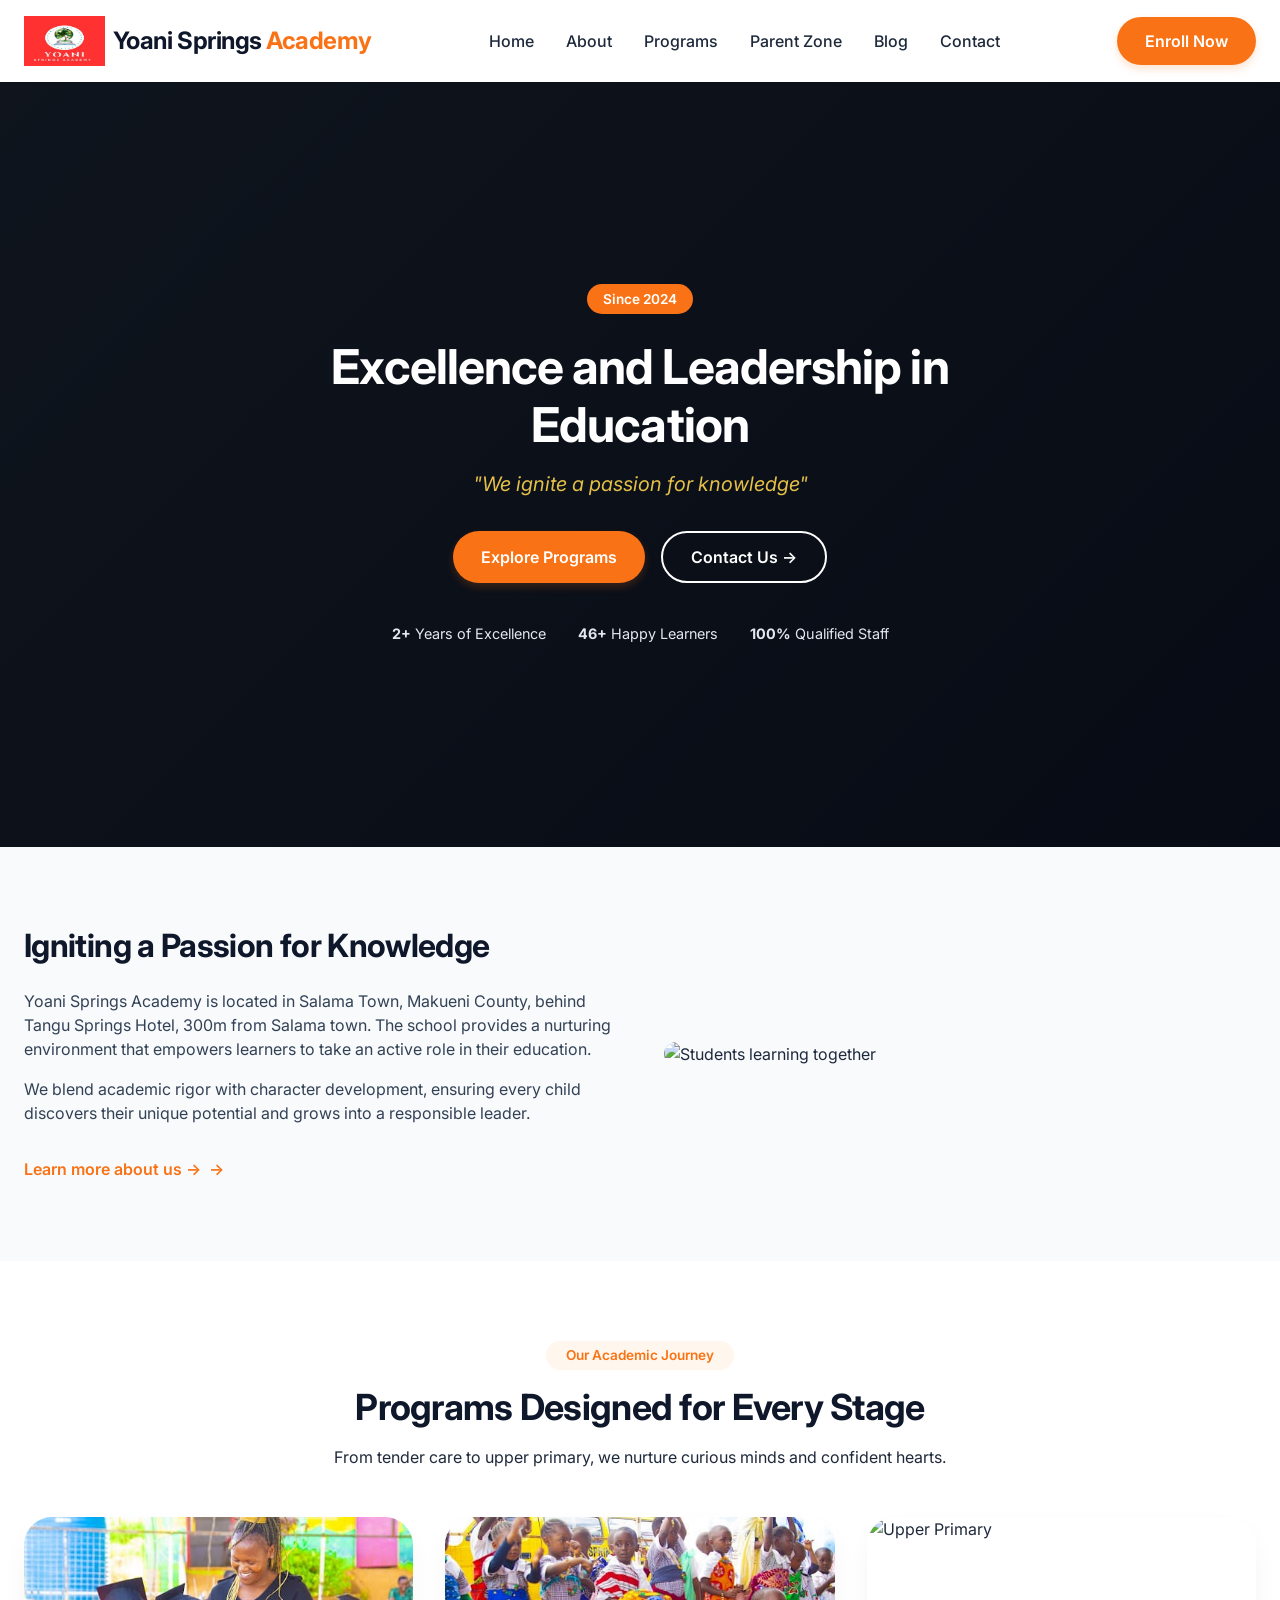
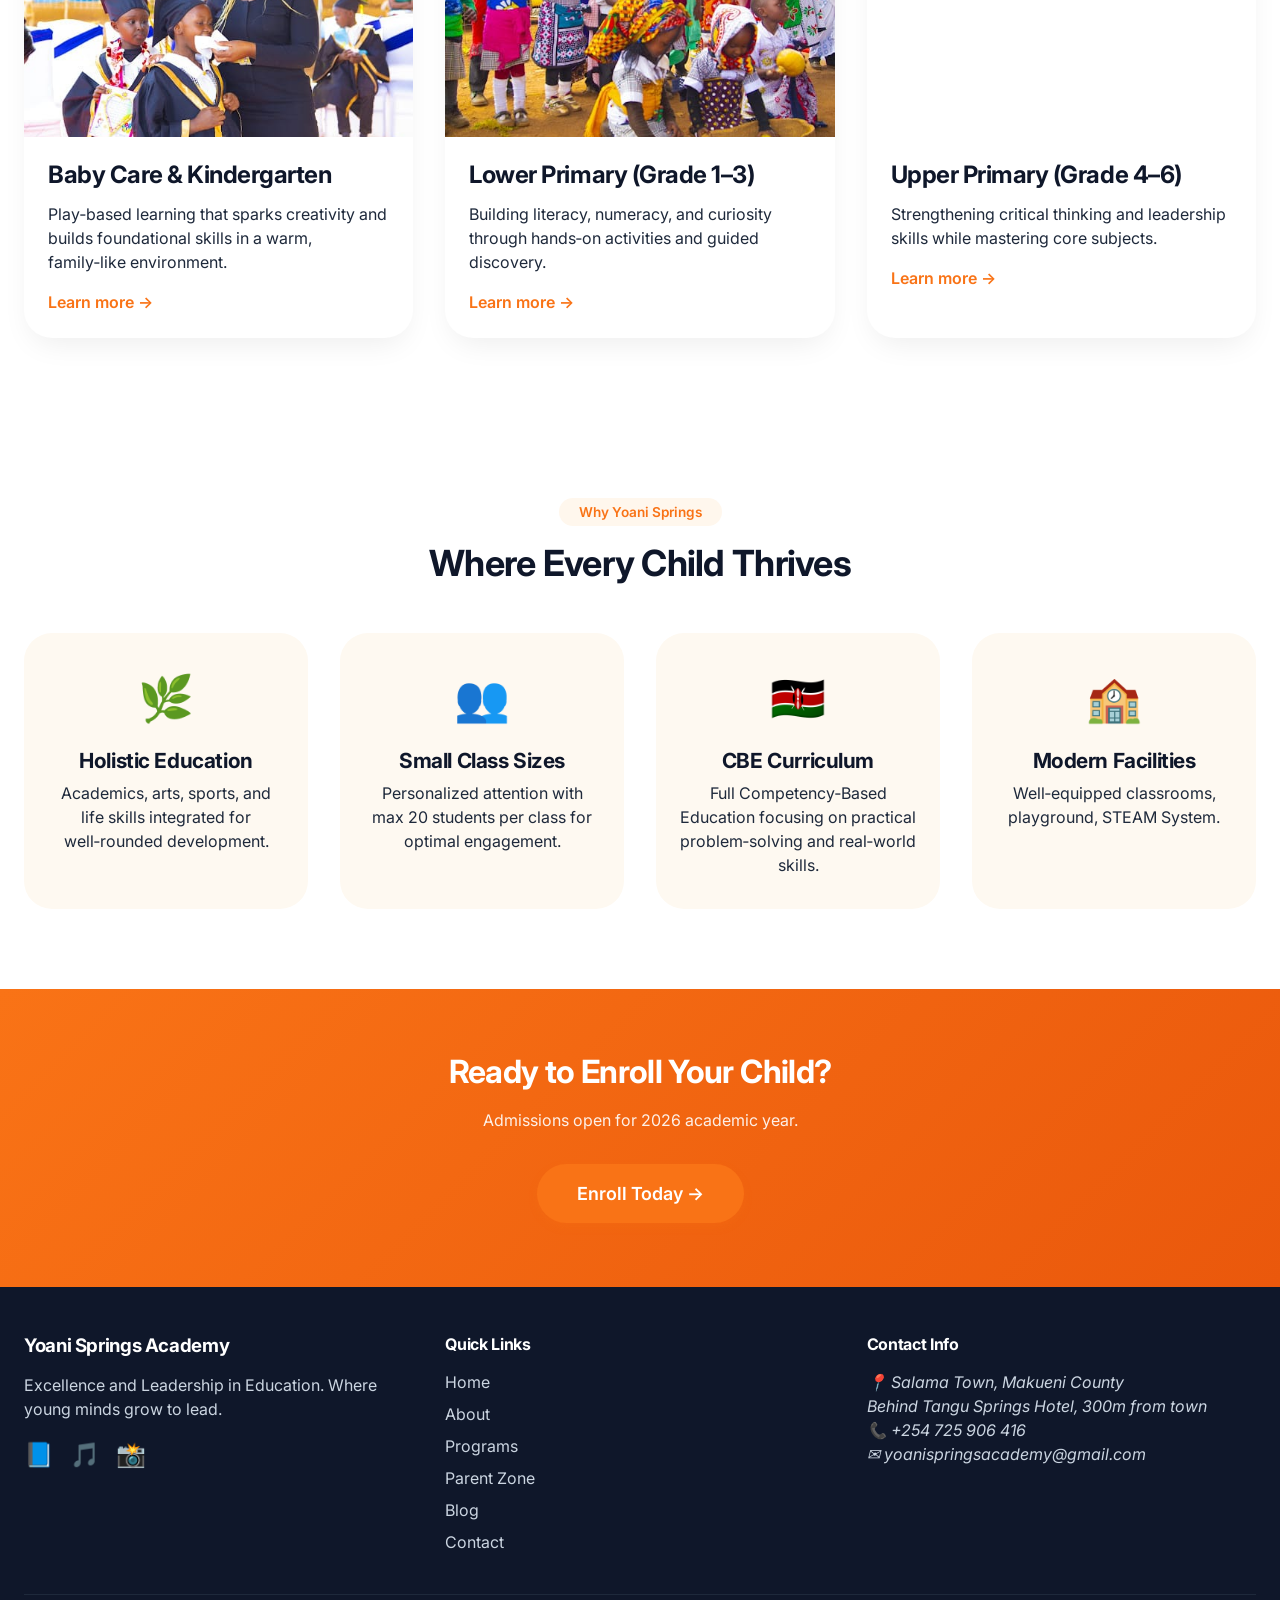
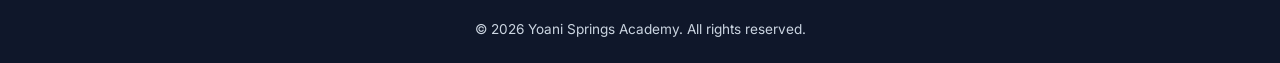
==== index.html @ 8d46fc03 "first commit" ====
<!DOCTYPE html>
<html lang="en">

<head>
    <meta charset="UTF-8">
    <meta name="viewport" content="width=device-width, initial-scale=1.0">
    <title>Yoani Springs Academy | Excellence and Leadership in Education</title>
    <meta name="description" content="Yoani Springs Academy in Salama Town, Makueni County provides a nurturing environment that empowers learners to take an active role in their education.">
    <link rel="stylesheet" href="css/style.css">
    <link href="https://fonts.googleapis.com/css2?family=Inter:opsz,wght@14..32,300;14..32,400;14..32,500;14..32,600;14..32,700&display=swap" rel="stylesheet">
</head>

<body>
    <div id="cms-root" data-route="home">
        <header class="site-header" id="main-header">
            <div class="container header-container">
                <div class="logo">
                    <a href="index.html">
                        <img src="images/logo.jpeg" alt="Yoani Springs Academy Logo" class="logo-img">
                        <h1>Yoani Springs <span>Academy</span></h1>
                    </a>
                </div>
                <nav class="main-nav" id="primary-nav">
                    <ul class="nav-list">
                        <li><a href="index.html">Home</a></li>
                        <li><a href="about.html">About</a></li>
                        <li><a href="programs.html">Programs</a></li>
                        <li><a href="parent-zone.html">Parent Zone</a></li>
                        <li><a href="blog.html">Blog</a></li>
                        <li><a href="contact.html">Contact</a></li>
                    </ul>
                    <button class="mobile-toggle" id="mobile-menu-btn" aria-label="Menu">☰</button>
                </nav>
                <a href="contact.html" class="btn btn-primary enroll-nav-btn">Enroll Now</a>
            </div>
        </header>

        <main>
            <!-- Hero Section -->
            <section class="hero">
                <div class="hero-overlay"></div>
                <div class="hero-content container">
                    <span class="hero-badge">Since 2024</span>
                    <h1 data-cms="hero-title">Excellence and Leadership in Education</h1>
                    <p class="tagline" data-cms="tagline">"We ignite a passion for knowledge"</p>
                    <div class="hero-buttons">
                        <a href="programs.html" class="btn btn-primary">Explore Programs</a>
                        <a href="contact.html" class="btn btn-outline">Contact Us →</a>
                    </div>
                    <ul class="hero-stats">
                        <li data-cms="stat"><strong>2+</strong> Years of Excellence</li>
                        <li data-cms="stat"><strong>46+</strong> Happy Learners</li>
                        <li data-cms="stat"><strong>100%</strong> Qualified Staff</li>
                    </ul>
                </div>
            </section>

            <!-- Welcome Section -->
            <section class="welcome">
                <div class="container">
                    <div class="welcome-grid">
                        <div class="welcome-text">
                            <h2>Igniting a Passion for Knowledge</h2>
                            <div data-cms="welcome-text">
                                <p>Yoani Springs Academy is located in Salama Town, Makueni County, behind Tangu Springs Hotel, 300m from Salama town. The school provides a nurturing environment that empowers learners to take an active role in their education.</p>
                                <p>We blend academic rigor with character development, ensuring every child discovers their unique potential and grows into a responsible leader.</p>
                            </div>
                            <a href="about.html" class="link-arrow">Learn more about us →</a>
                        </div>
                        <div class="welcome-image">
                            <img src="https://picsum.photos/id/20/600/450" alt="Students learning together" loading="lazy">
                        </div>
                    </div>
                </div>
            </section>

            <!-- Programs Preview (Cards) -->
            <section class="programs-preview" data-cms="programs">
                <div class="container">
                    <div class="section-header">
                        <span class="section-tag">Our Academic Journey</span>
                        <h2>Programs Designed for Every Stage</h2>
                        <p>From tender care to upper primary, we nurture curious minds and confident hearts.</p>
                    </div>
                    <div class="cards-grid">
                        <div class="program-card" data-program="babycare">
                            <div class="card-image">
                                <img src="images/kidergaten.jpeg" alt="Baby Care & Kindergarten" loading="lazy">
                            </div>
                            <div class="card-content">
                                <h3>Baby Care & Kindergarten</h3>
                                <p>Play‑based learning that sparks creativity and builds foundational skills in a warm, family‑like environment.</p>
                                <a href="programs.html#babycare" class="card-link">Learn more →</a>
                            </div>
                        </div>
                        <div class="program-card" data-program="lowerprimary">
                            <div class="card-image">
                                <img src="images/lower pri.jpeg" alt="Lower Primary" loading="lazy">
                            </div>
                            <div class="card-content">
                                <h3>Lower Primary (Grade 1–3)</h3>
                                <p>Building literacy, numeracy, and curiosity through hands‑on activities and guided discovery.</p>
                                <a href="programs.html#lowerprimary" class="card-link">Learn more →</a>
                            </div>
                        </div>
                        <div class="program-card" data-program="upperprimary">
                            <div class="card-image">
                                <img src="https://picsum.photos/id/20/400/300" alt="Upper Primary" loading="lazy">
                            </div>
                            <div class="card-content">
                                <h3>Upper Primary (Grade 4–6)</h3>
                                <p>Strengthening critical thinking and leadership skills while mastering core subjects.</p>
                                <a href="programs.html#upperprimary" class="card-link">Learn more →</a>
                            </div>
                        </div>
                    </div>
                </div>
            </section>

            <!-- Why Choose Us -->
            <section class="why-choose">
                <div class="container">
                    <div class="section-header">
                        <span class="section-tag">Why Yoani Springs</span>
                        <h2>Where Every Child Thrives</h2>
                    </div>
                    <div class="features-grid">
                        <div class="feature">
                            <div class="feature-icon">🌿</div>
                            <h3>Holistic Education</h3>
                            <p>Academics, arts, sports, and life skills integrated for well‑rounded development.</p>
                        </div>
                        <div class="feature">
                            <div class="feature-icon">👥</div>
                            <h3>Small Class Sizes</h3>
                            <p>Personalized attention with max 20 students per class for optimal engagement.</p>
                        </div>
                        <div class="feature">
                            <div class="feature-icon">🇰🇪</div>
                            <h3>CBE Curriculum</h3>
                            <p>Full Competency‑Based Education focusing on practical problem‑solving and real‑world skills.</p>
                        </div>
                        <div class="feature">
                            <div class="feature-icon">🏫</div>
                            <h3>Modern Facilities</h3>
                            <p>Well‑equipped classrooms, playground, STEAM System.</p>
                        </div>
                    </div>
                </div>
            </section>

            <!-- CTA Banner -->
            <section class="cta-banner">
                <div class="container">
                    <div class="cta-content">
                        <h2>Ready to Enroll Your Child?</h2>
                        <p>Admissions open for 2026 academic year.</p>
                        <a href="contact.html" class="btn btn-primary btn-large">Enroll Today →</a>
                    </div>
                </div>
            </section>
        </main>

        <footer class="site-footer">
            <div class="container">
                <div class="footer-grid">
                    <div class="footer-about">
                        <h3>Yoani Springs Academy</h3>
                        <p>Excellence and Leadership in Education. Where young minds grow to lead.</p>
                        <div class="social-links">
                            <a href="https://www.facebook.com/yoani.springs.academy.2025?mibextid=rS40aB7S9Ucbxw6v" target="_blank" rel="noopener noreferrer" aria-label="Facebook">📘</a>
                            <a href="https://www.tiktok.com/@yoani.springs.aca?_r=1&_d=f1miam211ek934&sec_uid=MS4wLjABAAAARRER8ot2l9bVdSS1VjYmo2h_tfa797qGUz183iDc7G8uETjy2-qiynYsMIBIa8eb&share_author_id=7631556686801470484&sharer_language=en&source=h5_m&u_code=f35c3a9244538b&timestamp=1777191089&user_id=7631556686801470484&sec_user_id=MS4wLjABAAAARRER8ot2l9bVdSS1VjYmo2h_tfa797qGUz183iDc7G8uETjy2-qiynYsMIBIa8eb&item_author_type=1&utm_source=whatsapp&utm_campaign=client_share&utm_medium=android&share_iid=7631800672535725844&share_link_id=71a4a8c8-c6a7-4ebb-9241-d628f6911ae5&share_app_id=1233&ugbiz_name=ACCOUNT&ug_btm=b8727%2Cb7360&social_share_type=5&enable_checksum=1"
                                target="_blank" rel="noopener noreferrer" aria-label="TikTok">🎵</a>
                            <a href="https://www.instagram.com/yoanispringsacademy?igsh=Nms2dTFxa3hhajFu" target="_blank" rel="noopener noreferrer" aria-label="Instagram">📸</a>
                        </div>
                    </div>
                    <div class="footer-links">
                        <h4>Quick Links</h4>
                        <ul>
                            <li><a href="index.html">Home</a></li>
                            <li><a href="about.html">About</a></li>
                            <li><a href="programs.html">Programs</a></li>
                            <li><a href="parent-zone.html">Parent Zone</a></li>
                            <li><a href="blog.html">Blog</a></li>
                            <li><a href="contact.html">Contact</a></li>
                        </ul>
                    </div>
                    <div class="footer-contact">
                        <h4>Contact Info</h4>
                        <address>
              <p>📍 Salama Town, Makueni County<br>Behind Tangu Springs Hotel, 300m from town</p>
              <p>📞 +254 725 906 416</p>
              <p>✉️ yoanispringsacademy@gmail.com</p>
            </address>
                    </div>
                </div>
                <div class="footer-bottom">
                    <p>&copy; 2026 Yoani Springs Academy. All rights reserved.</p>
                </div>
            </div>
        </footer>
    </div>
    <div id="cms-loading" style="display:none;">Loading dynamic content...</div>
    <script type="module" src="js/main.js"></script>
</body>

</html>
---- css/style.css ----
/* -------------------------------
   RESET & BASE (modern-normalize approach)
   https://github.com/sindresorhus/modern-normalize
-------------------------------- */

*,
*::before,
*::after {
    margin: 0;
    padding: 0;
    box-sizing: border-box;
}

html {
    scroll-behavior: smooth;
    -webkit-text-size-adjust: 100%;
    text-size-adjust: 100%;
}

body {
    font-family: 'Inter', system-ui, -apple-system, sans-serif;
    background-color: #ffffff;
    color: #1e293b;
    line-height: 1.5;
    font-weight: 400;
}

h1,
h2,
h3,
h4,
h5,
h6 {
    font-weight: 700;
    line-height: 1.2;
    letter-spacing: -0.02em;
    color: #0f172a;
}

img {
    max-width: 100%;
    height: auto;
    display: block;
}

a {
    text-decoration: none;
    color: inherit;
    transition: color 0.2s ease;
}

ul,
ol {
    list-style: none;
}

.container {
    max-width: 1280px;
    margin: 0 auto;
    padding: 0 24px;
}


/* Buttons */

.btn {
    display: inline-flex;
    align-items: center;
    justify-content: center;
    gap: 0.5rem;
    padding: 0.75rem 1.75rem;
    border-radius: 40px;
    font-weight: 600;
    transition: all 0.3s ease;
    cursor: pointer;
    border: none;
    font-size: 1rem;
}

.btn-primary {
    background-color: #f97316;
    color: white;
    box-shadow: 0 4px 8px rgba(249, 115, 22, 0.2);
}

.btn-primary:hover {
    background-color: #ea580c;
    transform: translateY(-2px);
    box-shadow: 0 8px 20px rgba(249, 115, 22, 0.3);
}

.btn-outline {
    background: transparent;
    border: 2px solid white;
    color: white;
}

.btn-outline:hover {
    background: white;
    color: #f97316;
    border-color: white;
}

.btn-large {
    padding: 1rem 2.5rem;
    font-size: 1.125rem;
}

.link-arrow {
    display: inline-flex;
    align-items: center;
    gap: 0.5rem;
    color: #f97316;
    font-weight: 600;
    margin-top: 1rem;
}

.link-arrow::after {
    content: '→';
    transition: transform 0.2s;
}

.link-arrow:hover::after {
    transform: translateX(4px);
}


/* Header */

.site-header {
    background: white;
    box-shadow: 0 1px 3px rgba(0, 0, 0, 0.05);
    position: sticky;
    top: 0;
    z-index: 100;
    padding: 1rem 0;
}

.header-container {
    display: flex;
    justify-content: space-between;
    align-items: center;
    gap: 2rem;
    flex-wrap: wrap;
}

.logo a {
    display: flex;
    align-items: center;
    gap: 0.5rem;
}

.logo-icon {
    font-size: 2rem;
}

.logo h1 {
    font-size: 1.5rem;
    font-weight: 700;
}

.logo h1 span {
    color: #f97316;
}

.nav-list {
    display: flex;
    gap: 2rem;
}

.nav-list a {
    font-weight: 500;
    padding: 0.5rem 0;
}

.nav-list a.active,
.nav-list a:hover {
    color: #f97316;
    border-bottom: 2px solid #f97316;
}

.mobile-toggle {
    display: none;
    background: none;
    border: none;
    font-size: 1.8rem;
    cursor: pointer;
}


/* Hero */

.hero {
    position: relative;
    background: linear-gradient(135deg, #1e293b 0%, #0f172a 100%);
    min-height: 85vh;
    display: flex;
    align-items: center;
    color: white;
    overflow: hidden;
}

.hero::before {
    content: '';
    position: absolute;
    inset: 0;
    background: url('https://picsum.photos/id/104/1920/800') no-repeat center center/cover;
    opacity: 0.3;
    z-index: 0;
}

.hero-overlay {
    position: absolute;
    inset: 0;
    background: rgba(0, 0, 0, 0.5);
    z-index: 1;
}

.hero-content {
    position: relative;
    z-index: 2;
    max-width: 800px;
    margin: 0 auto;
    text-align: center;
}

.hero-badge {
    display: inline-block;
    background: #f97316;
    padding: 0.3rem 1rem;
    border-radius: 40px;
    font-size: 0.85rem;
    font-weight: 600;
    margin-bottom: 1.5rem;
}

.hero h1 {
    font-size: 3rem;
    margin-bottom: 1rem;
    color: white;
}

.tagline {
    font-size: 1.25rem;
    opacity: 0.9;
    color: #fcd34d;
    font-style: italic;
    margin-bottom: 2rem;
}

.hero-buttons {
    display: flex;
    gap: 1rem;
    justify-content: center;
    flex-wrap: wrap;
    margin-bottom: 2.5rem;
}

.hero-stats {
    display: flex;
    justify-content: center;
    gap: 2rem;
    font-size: 0.9rem;
    color: #e2e8f0;
}


/* Welcome Section */

.welcome {
    padding: 5rem 0;
    background: #f8fafc;
}

.welcome-grid {
    display: grid;
    grid-template-columns: 1fr 1fr;
    gap: 3rem;
    align-items: center;
}

.welcome-text h2 {
    font-size: 2rem;
    margin-bottom: 1.5rem;
}

.welcome-text p {
    color: #334155;
    margin-bottom: 1rem;
}

.welcome-image img {
    border-radius: 24px;
    box-shadow: 0 20px 25px -12px rgba(0, 0, 0, 0.1);
}


/* Programs Preview (Cards) */

.programs-preview,
.why-choose {
    padding: 5rem 0;
}

.section-header {
    text-align: center;
    max-width: 700px;
    margin: 0 auto 3rem auto;
}

.section-tag {
    display: inline-block;
    background: #fff7ed;
    color: #f97316;
    padding: 0.25rem 1.25rem;
    border-radius: 30px;
    font-size: 0.85rem;
    font-weight: 600;
    margin-bottom: 1rem;
}

.section-header h2 {
    font-size: 2.25rem;
    margin-bottom: 1rem;
}

.cards-grid {
    display: grid;
    grid-template-columns: repeat(auto-fit, minmax(300px, 1fr));
    gap: 2rem;
}

.program-card {
    background: white;
    border-radius: 28px;
    overflow: hidden;
    box-shadow: 0 12px 30px -8px rgba(0, 0, 0, 0.08);
    transition: transform 0.3s ease, box-shadow 0.3s ease;
}

.program-card:hover {
    transform: translateY(-6px);
    box-shadow: 0 25px 35px -12px rgba(0, 0, 0, 0.15);
}

.card-image img {
    width: 100%;
    height: 220px;
    object-fit: cover;
}

.card-content {
    padding: 1.5rem;
}

.card-content h3 {
    font-size: 1.5rem;
    margin-bottom: 0.75rem;
}

.card-link {
    display: inline-block;
    margin-top: 1rem;
    color: #f97316;
    font-weight: 600;
}


/* Features */

.features-grid {
    display: grid;
    grid-template-columns: repeat(auto-fit, minmax(220px, 1fr));
    gap: 2rem;
}

.feature {
    text-align: center;
    padding: 2rem 1.5rem;
    background: #fef9f1;
    border-radius: 28px;
    transition: all 0.2s;
}

.feature-icon {
    font-size: 2.8rem;
    margin-bottom: 1rem;
}

.feature h3 {
    font-size: 1.3rem;
    margin-bottom: 0.5rem;
}


/* CTA Banner */

.cta-banner {
    background: linear-gradient(135deg, #f97316, #ea580c);
    color: white;
    padding: 4rem 0;
    text-align: center;
}

.cta-content h2 {
    font-size: 2rem;
    color: white;
    margin-bottom: 1rem;
}

.cta-content p {
    margin-bottom: 2rem;
    opacity: 0.9;
}


/* Footer */

.site-footer {
    background: #0f172a;
    color: #cbd5e1;
    padding: 3rem 0 1.5rem;
}

.footer-grid {
    display: grid;
    grid-template-columns: repeat(auto-fit, minmax(250px, 1fr));
    gap: 2rem;
    margin-bottom: 2rem;
}

.footer-about h3,
.footer-links h4,
.footer-contact h4 {
    color: white;
    margin-bottom: 1rem;
}

.footer-links ul li {
    margin-bottom: 0.5rem;
}

.footer-links a:hover,
.footer-contact a:hover {
    color: #f97316;
}

.social-links {
    display: flex;
    gap: 1rem;
    margin-top: 1rem;
    font-size: 1.5rem;
}

.footer-bottom {
    text-align: center;
    border-top: 1px solid #1e293b;
    padding-top: 1.5rem;
    font-size: 0.85rem;
}


/* About Page */

.page-hero {
    background: linear-gradient(135deg, #f97316, #c2410c);
    color: white;
    text-align: center;
    padding: 4rem 0;
}

.about-story {
    padding: 4rem 0;
}

.story-grid {
    display: grid;
    grid-template-columns: 1fr 1fr;
    gap: 3rem;
    align-items: center;
}

.mission-vision {
    background: #f8fafc;
    padding: 4rem 0;
}

.mv-grid {
    display: grid;
    grid-template-columns: 1fr 1fr;
    gap: 2rem;
}

.mission,
.vision {
    background: white;
    padding: 2rem;
    border-radius: 24px;
    text-align: center;
    box-shadow: 0 6px 12px -6px rgba(0, 0, 0, 0.05);
}

.values {
    padding: 4rem 0;
}

.values-grid {
    display: flex;
    flex-wrap: wrap;
    justify-content: center;
    gap: 1rem;
}

.value-card {
    background: #f1f5f9;
    padding: 0.75rem 1.5rem;
    border-radius: 60px;
    font-weight: 600;
}

.team-cta {
    padding: 4rem 0;
    background: #fff7ed;
}


/* Programs Detailed Page */

.programs-detailed {
    padding: 4rem 0;
}

.program-block {
    display: grid;
    grid-template-columns: 1fr 1fr;
    gap: 3rem;
    margin-bottom: 4rem;
    align-items: center;
}

.program-block.reverse {
    direction: rtl;
}

.program-block.reverse>* {
    direction: ltr;
}

.program-image img {
    border-radius: 32px;
    box-shadow: 0 20px 25px -12px rgba(0, 0, 0, 0.1);
}

.program-details ul {
    list-style: disc;
    padding-left: 1.25rem;
    margin-top: 1rem;
}

.program-details li {
    margin-bottom: 0.5rem;
}

.co-curricular {
    background: #f8fafc;
    padding: 4rem 0;
    text-align: center;
}

.activities-grid {
    display: grid;
    grid-template-columns: repeat(auto-fit, minmax(140px, 1fr));
    gap: 1rem;
    max-width: 800px;
    margin: 2rem auto 0;
}

.activity {
    background: white;
    padding: 1rem;
    border-radius: 60px;
    font-weight: 500;
    box-shadow: 0 2px 8px rgba(0, 0, 0, 0.05);
}


/* Contact Page */

.contact-grid-section {
    padding: 4rem 0;
}

.contact-wrapper {
    display: grid;
    grid-template-columns: 1fr 1.5fr;
    gap: 3rem;
}

.contact-info {
    display: grid;
    grid-template-columns: repeat(auto-fit, minmax(200px, 1fr));
    gap: 1.5rem;
}

.info-card {
    background: #f8fafc;
    padding: 1.5rem;
    border-radius: 20px;
}

.contact-form-wrapper {
    background: white;
    padding: 2rem;
    border-radius: 32px;
    box-shadow: 0 12px 30px -8px rgba(0, 0, 0, 0.08);
}

.form-group {
    margin-bottom: 1.25rem;
}

.form-group label {
    display: block;
    font-weight: 500;
    margin-bottom: 0.5rem;
}

.form-group input,
.form-group textarea {
    width: 100%;
    padding: 0.75rem;
    border: 1px solid #e2e8f0;
    border-radius: 16px;
    font-family: inherit;
    transition: border 0.2s;
}

.form-group input:focus,
.form-group textarea:focus {
    outline: none;
    border-color: #f97316;
    box-shadow: 0 0 0 3px rgba(249, 115, 22, 0.1);
}

.map-placeholder {
    padding: 2rem 0 5rem;
}

.simple-map {
    background: #e2e8f0;
    padding: 3rem;
    text-align: center;
    border-radius: 28px;
}

.form-status {
    margin-top: 1rem;
    font-size: 0.9rem;
    font-weight: 500;
}


/* Responsive */

@media (max-width: 1024px) {
    .hero h1 {
        font-size: 2.2rem;
    }
}

@media (max-width: 768px) {
    .nav-list {
        display: none;
        flex-direction: column;
        position: absolute;
        top: 80px;
        left: 0;
        width: 100%;
        background: white;
        padding: 2rem;
        box-shadow: 0 8px 20px rgba(0, 0, 0, 0.1);
        z-index: 200;
    }
    .nav-list.active {
        display: flex;
    }
    .mobile-toggle {
        display: block;
    }
    .welcome-grid,
    .story-grid,
    .program-block,
    .mv-grid,
    .contact-wrapper {
        grid-template-columns: 1fr;
    }
    .program-block.reverse {
        direction: ltr;
    }
    .hero-stats {
        flex-direction: column;
        gap: 0.5rem;
        align-items: center;
    }
    .cards-grid {
        gap: 1rem;
    }
}

.logo-img {
    height: 50px;
    width: auto;
    display: block;
}


/* Parent Zone Styles */

.parent-resources {
    padding: 4rem 0;
}

.resources-grid {
    display: grid;
    grid-template-columns: repeat(auto-fill, minmax(280px, 1fr));
    gap: 2rem;
    margin-bottom: 4rem;
}

.resource-card {
    background: white;
    border: 1px solid #e2e8f0;
    padding: 1.5rem;
    border-radius: 20px;
    transition: all 0.2s;
    text-align: center;
}

.resource-card:hover {
    box-shadow: 0 10px 20px -5px rgba(0, 0, 0, 0.1);
    transform: translateY(-3px);
}

.resource-icon {
    font-size: 2.5rem;
    display: block;
    margin-bottom: 0.75rem;
}

.resource-card h3 {
    font-size: 1.25rem;
    margin-bottom: 0.5rem;
}

.enroll-cta {
    text-align: center;
}

.enroll-card {
    background: #f97316;
    color: white;
    padding: 3rem 2rem;
    border-radius: 32px;
}

.enroll-card h2,
.enroll-card p {
    color: white;
}

.enroll-card .btn-primary {
    background: white;
    color: #f97316;
    margin-top: 1rem;
}


/* Blog Styles */

.blog-grid-section {
    padding: 4rem 0;
}

.blog-grid {
    display: grid;
    grid-template-columns: repeat(auto-fill, minmax(320px, 1fr));
    gap: 2rem;
}

.blog-card {
    background: white;
    border-radius: 24px;
    overflow: hidden;
    box-shadow: 0 8px 20px rgba(0, 0, 0, 0.05);
    transition: transform 0.2s;
}

.blog-card:hover {
    transform: translateY(-5px);
}

.blog-image img {
    width: 100%;
    height: 200px;
    object-fit: cover;
}

.blog-content {
    padding: 1.5rem;
}

.blog-date {
    font-size: 0.8rem;
    color: #f97316;
    font-weight: 600;
    display: block;
    margin-bottom: 0.5rem;
}

.blog-content h3 {
    font-size: 1.25rem;
    margin-bottom: 0.75rem;
}

.read-more {
    display: inline-block;
    margin-top: 1rem;
    color: #f97316;
    font-weight: 600;
}


/* Download button */

.btn-download {
    display: inline-block;
    margin-top: 1rem;
    padding: 0.5rem 1rem;
    background-color: #f97316;
    color: white;
    border-radius: 40px;
    font-size: 0.85rem;
    font-weight: 600;
    text-decoration: none;
    transition: background 0.2s;
}

.btn-download:hover {
    background-color: #ea580c;
}

.coming-soon-badge {
    display: inline-block;
    margin-top: 1rem;
    padding: 0.5rem 1rem;
    background-color: #94a3b8;
    color: white;
    border-radius: 40px;
    font-size: 0.85rem;
    font-weight: 600;
    text-align: center;
}


/* Enrichment Section */

.enrichment {
    padding: 4rem 0;
    background: #fef9f1;
}

.enrichment-grid {
    display: grid;
    grid-template-columns: repeat(auto-fit, minmax(260px, 1fr));
    gap: 2rem;
    margin-top: 2rem;
}

.enrichment-card {
    background: white;
    padding: 1.8rem;
    border-radius: 24px;
    box-shadow: 0 5px 15px rgba(0, 0, 0, 0.05);
    transition: transform 0.2s;
}

.enrichment-card:hover {
    transform: translateY(-5px);
}

.enrichment-icon {
    font-size: 2.5rem;
    margin-bottom: 0.75rem;
}

.enrichment-card h3 {
    font-size: 1.3rem;
    margin-bottom: 0.5rem;
}

.enrichment-card p {
    color: #334155;
}


/* Modal styles */

.modal {
    display: none;
    position: fixed;
    z-index: 1000;
    left: 0;
    top: 0;
    width: 100%;
    height: 100%;
    background-color: rgba(0, 0, 0, 0.7);
}

.modal-content {
    background-color: #fff;
    margin: 10% auto;
    padding: 2rem;
    width: 80%;
    max-width: 800px;
    border-radius: 16px;
    position: relative;
}

.close-modal {
    position: absolute;
    top: 10px;
    right: 20px;
    font-size: 2rem;
    cursor: pointer;
}
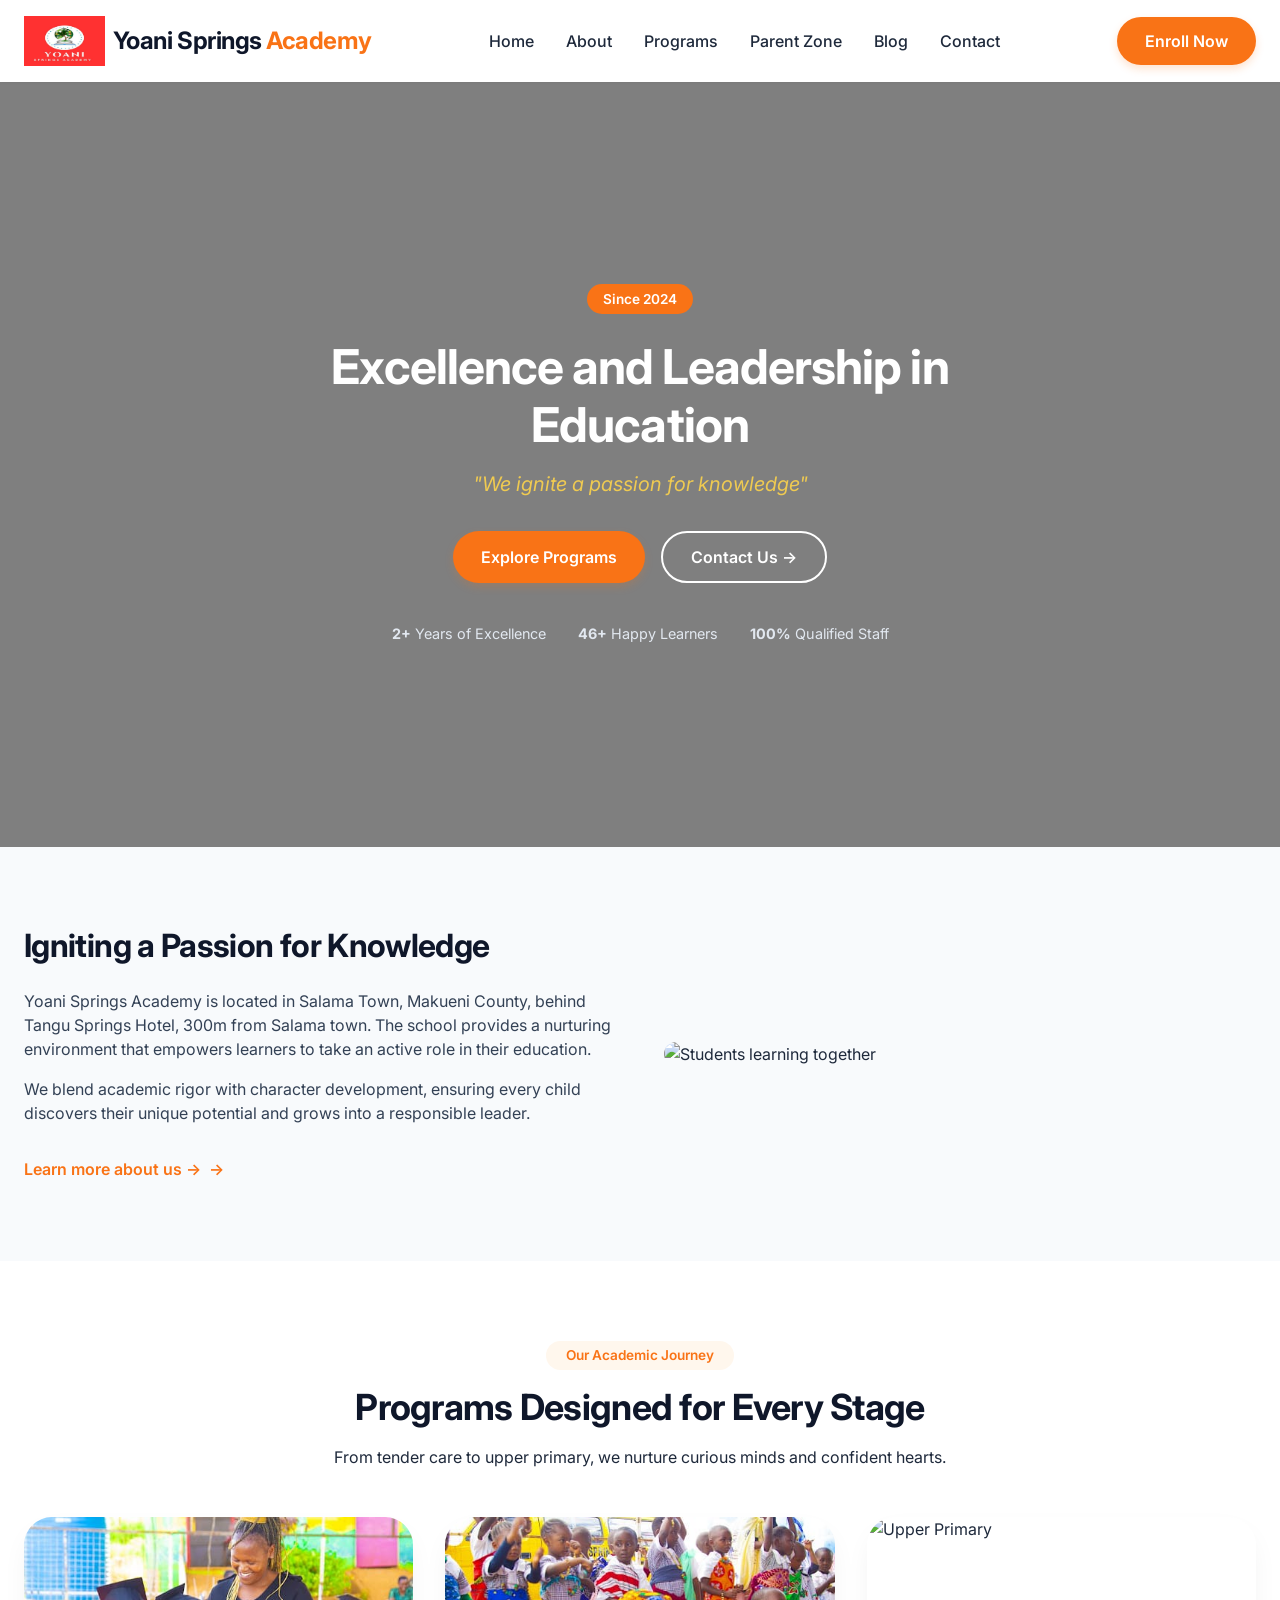
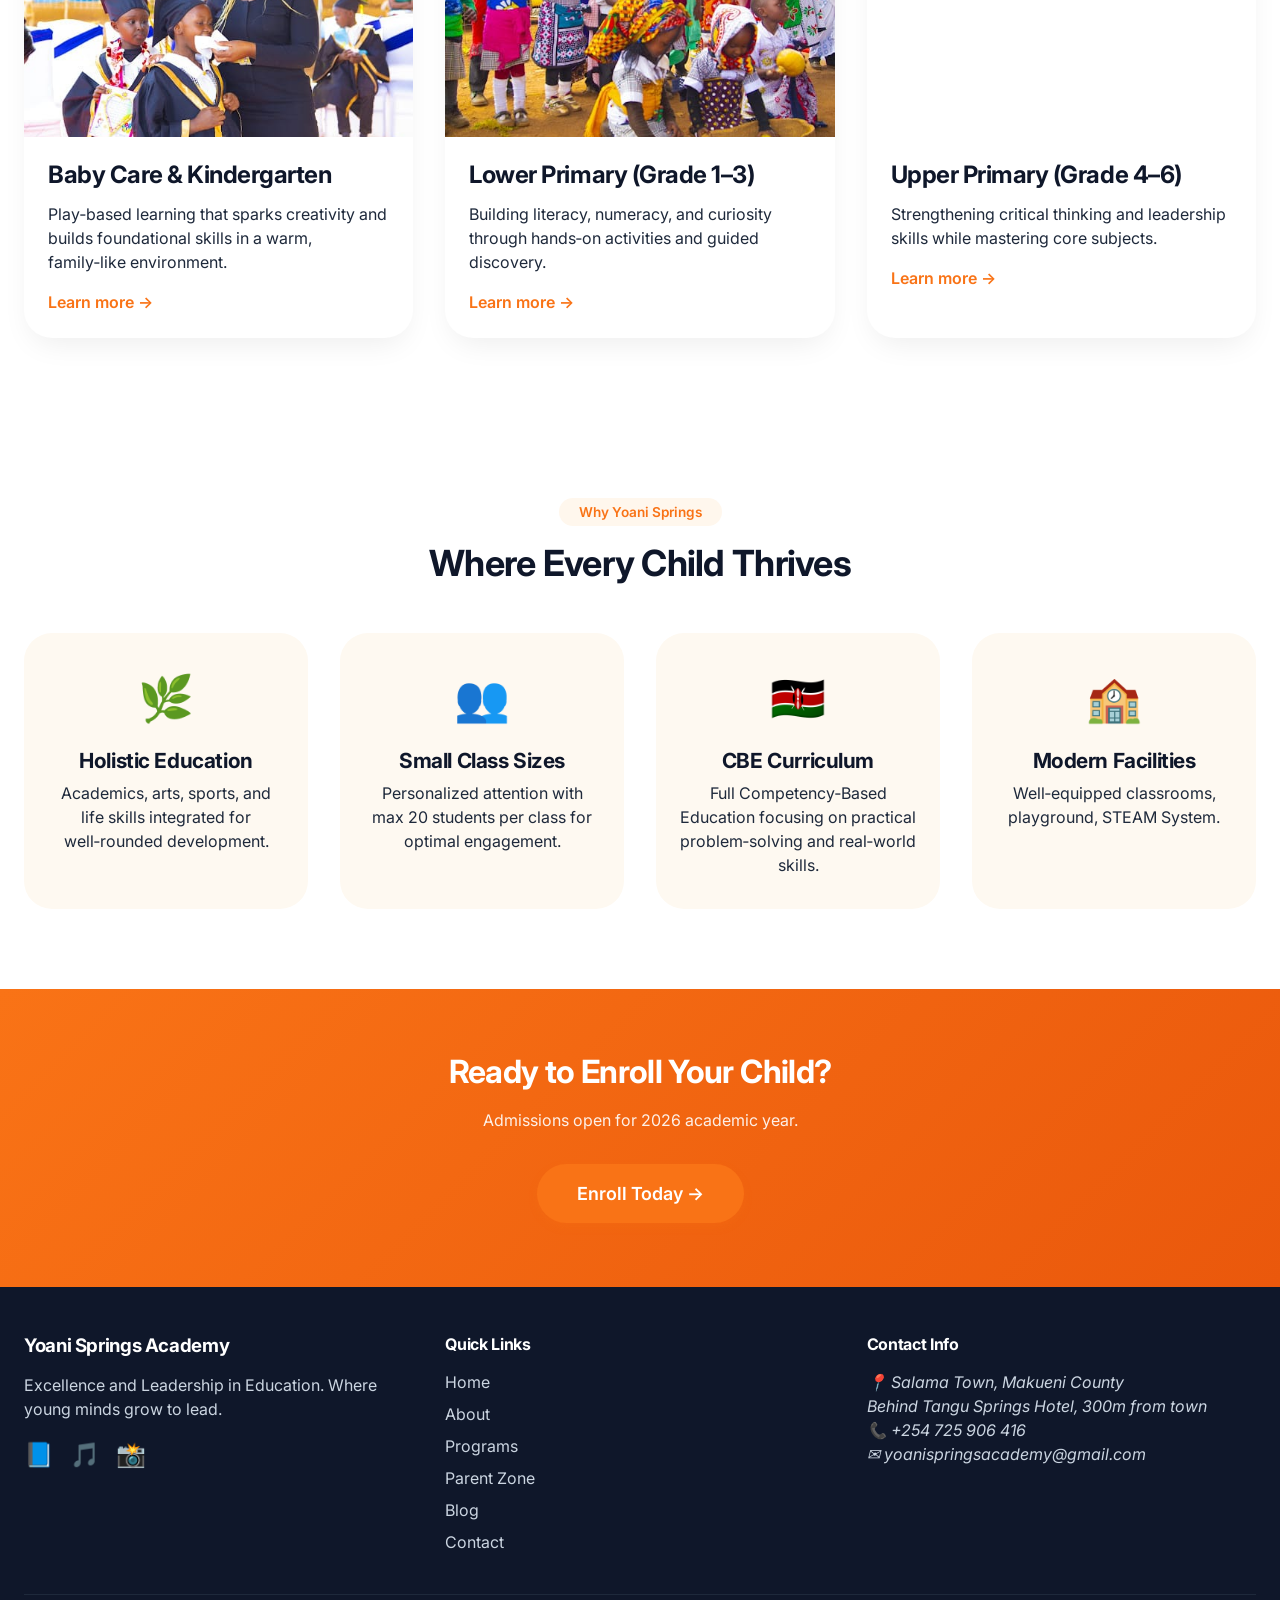
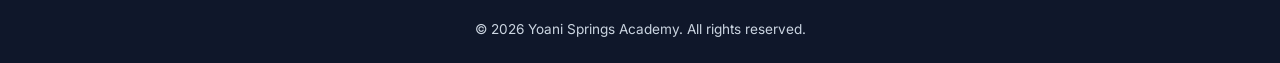
==== commit f06c2be3: "Enhance hero section with video and image Added a background video and fallback image to the hero se" ====
--- a/index.html
+++ b/index.html
@@ -4,9 +4,12 @@
 <head>
     <meta charset="UTF-8">
     <meta name="viewport" content="width=device-width, initial-scale=1.0">
+
     <title>Yoani Springs Academy | Excellence and Leadership in Education</title>
     <meta name="description" content="Yoani Springs Academy in Salama Town, Makueni County provides a nurturing environment that empowers learners to take an active role in their education.">
     <link rel="stylesheet" href="css/style.css">
+
+
     <link href="https://fonts.googleapis.com/css2?family=Inter:opsz,wght@14..32,300;14..32,400;14..32,500;14..32,600;14..32,700&display=swap" rel="stylesheet">
 </head>
 
@@ -38,6 +41,12 @@
         <main>
             <!-- Hero Section -->
             <section class="hero">
+                <!-- Background Video (autoplays, loops, muted) -->
+                <video class="hero-video-bg" autoplay muted loop playsinline poster="images/music festival.jpg">
+        <source src="yoani website video.mp4" type="video/mp4">
+        <!-- Fallback image if video fails -->
+        <img src="images/music festival.jpg" alt="Yoani Springs Academy Campus">
+    </video>
                 <div class="hero-overlay"></div>
                 <div class="hero-content container">
                     <span class="hero-badge">Since 2024</span>
@@ -204,4 +213,4 @@
     <script type="module" src="js/main.js"></script>
 </body>
 
-</html>+</html>
--- a/css/style.css
+++ b/css/style.css
@@ -192,7 +192,6 @@
 
 .hero {
     position: relative;
-    background: linear-gradient(135deg, #1e293b 0%, #0f172a 100%);
     min-height: 85vh;
     display: flex;
     align-items: center;
@@ -200,19 +199,20 @@
     overflow: hidden;
 }
 
-.hero::before {
-    content: '';
+.hero-bg-img {
     position: absolute;
     inset: 0;
-    background: url('https://picsum.photos/id/104/1920/800') no-repeat center center/cover;
-    opacity: 0.3;
+    width: 100%;
+    height: 100%;
+    object-fit: cover;
+    object-position: center;
     z-index: 0;
 }
 
 .hero-overlay {
     position: absolute;
     inset: 0;
-    background: rgba(0, 0, 0, 0.5);
+    background: rgba(0, 0, 0, 0.55);
     z-index: 1;
 }
 
@@ -932,4 +932,60 @@
     right: 20px;
     font-size: 2rem;
     cursor: pointer;
-}+}
+
+
+/* Hero Video Background */
+
+.hero {
+    position: relative;
+    overflow: hidden;
+}
+
+.hero-video-bg {
+    position: absolute;
+    top: 50%;
+    left: 50%;
+    min-width: 100%;
+    min-height: 100%;
+    width: auto;
+    height: auto;
+    transform: translate(-50%, -50%);
+    object-fit: cover;
+    z-index: 0;
+}
+
+
+/* Ensure overlay and content sit above video */
+
+.hero-overlay {
+    position: absolute;
+    top: 0;
+    left: 0;
+    width: 100%;
+    height: 100%;
+    background: rgba(0, 0, 0, 0.5);
+    /* adjust darkness */
+    z-index: 1;
+}
+
+.hero-content {
+    position: relative;
+    z-index: 2;
+}
+
+
+/* Fallback if video fails or on slow connections */
+
+.hero-video-bg img {
+    display: none;
+}
+
+
+/* If video not supported, show the fallback image */
+
+.hero-video-bg {
+    background-image: url('../images/music festival.jpg');
+    background-size: cover;
+    background-position: center;
+}
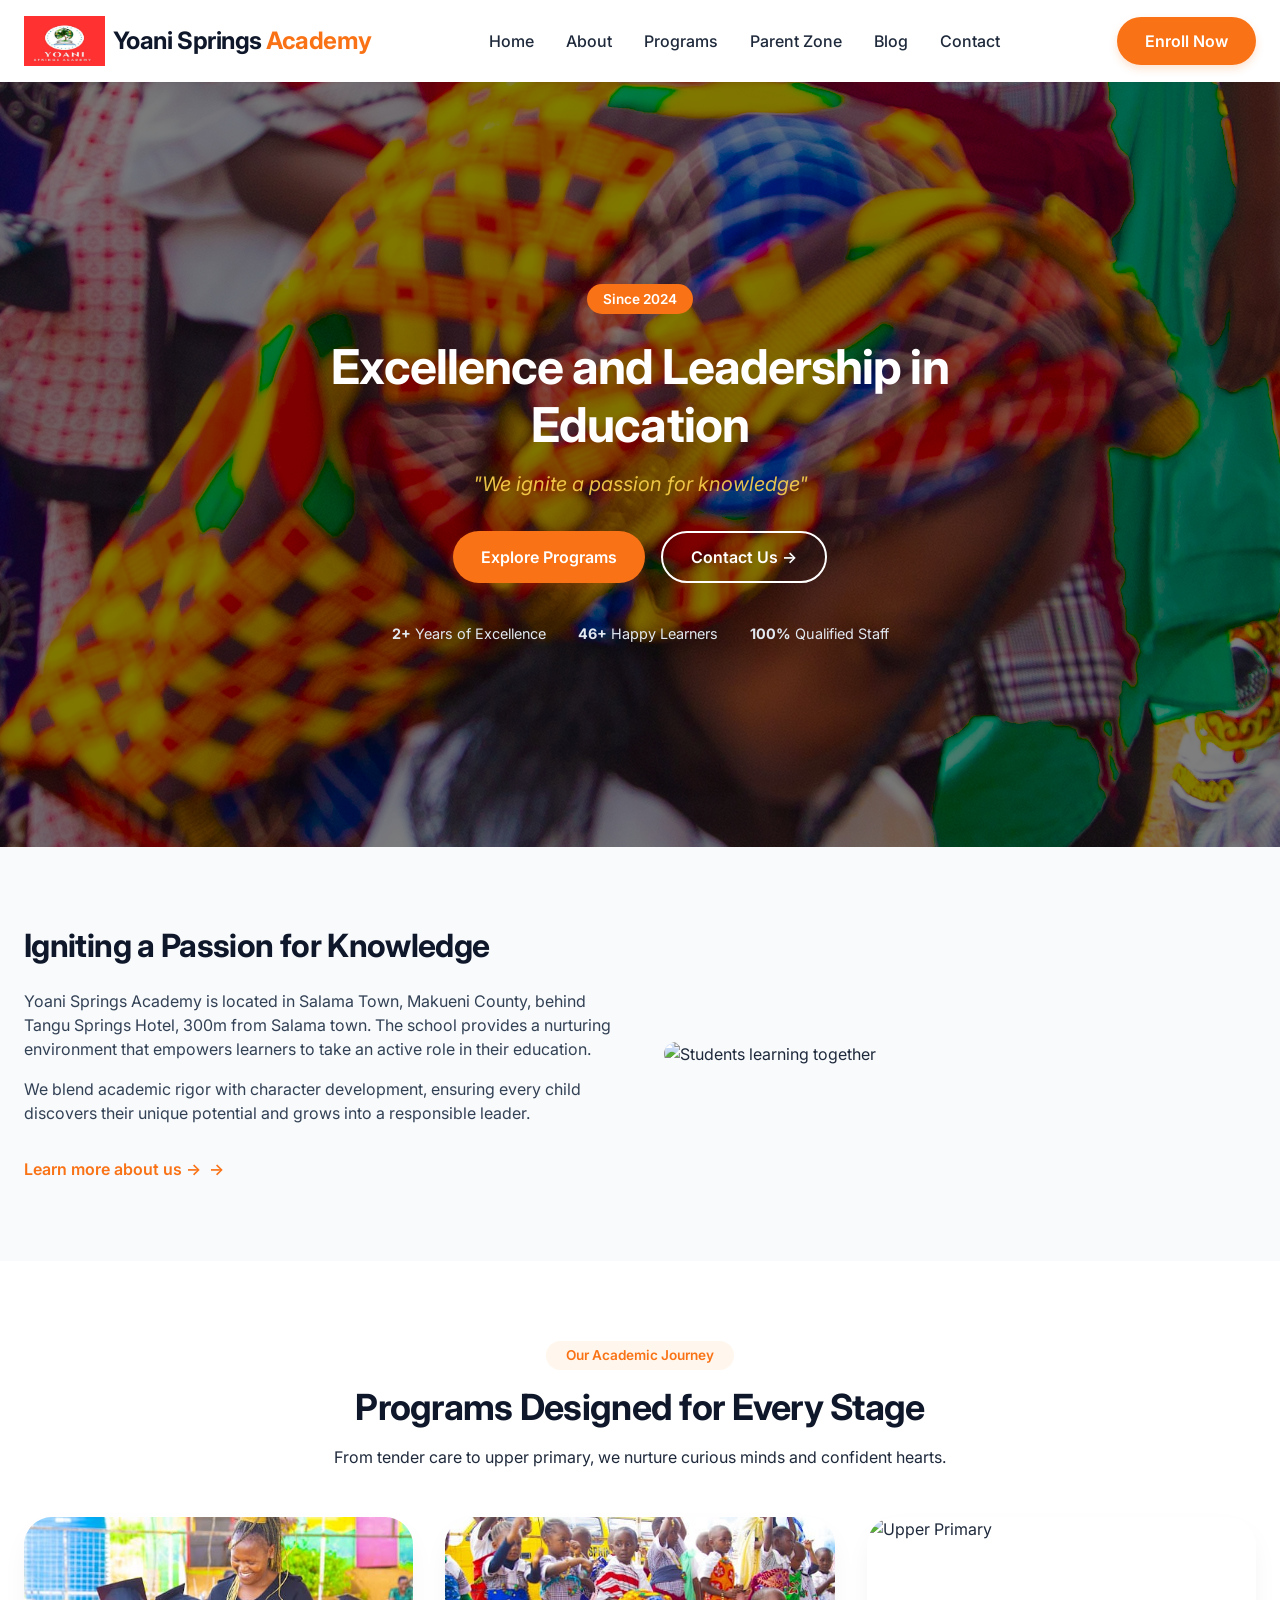
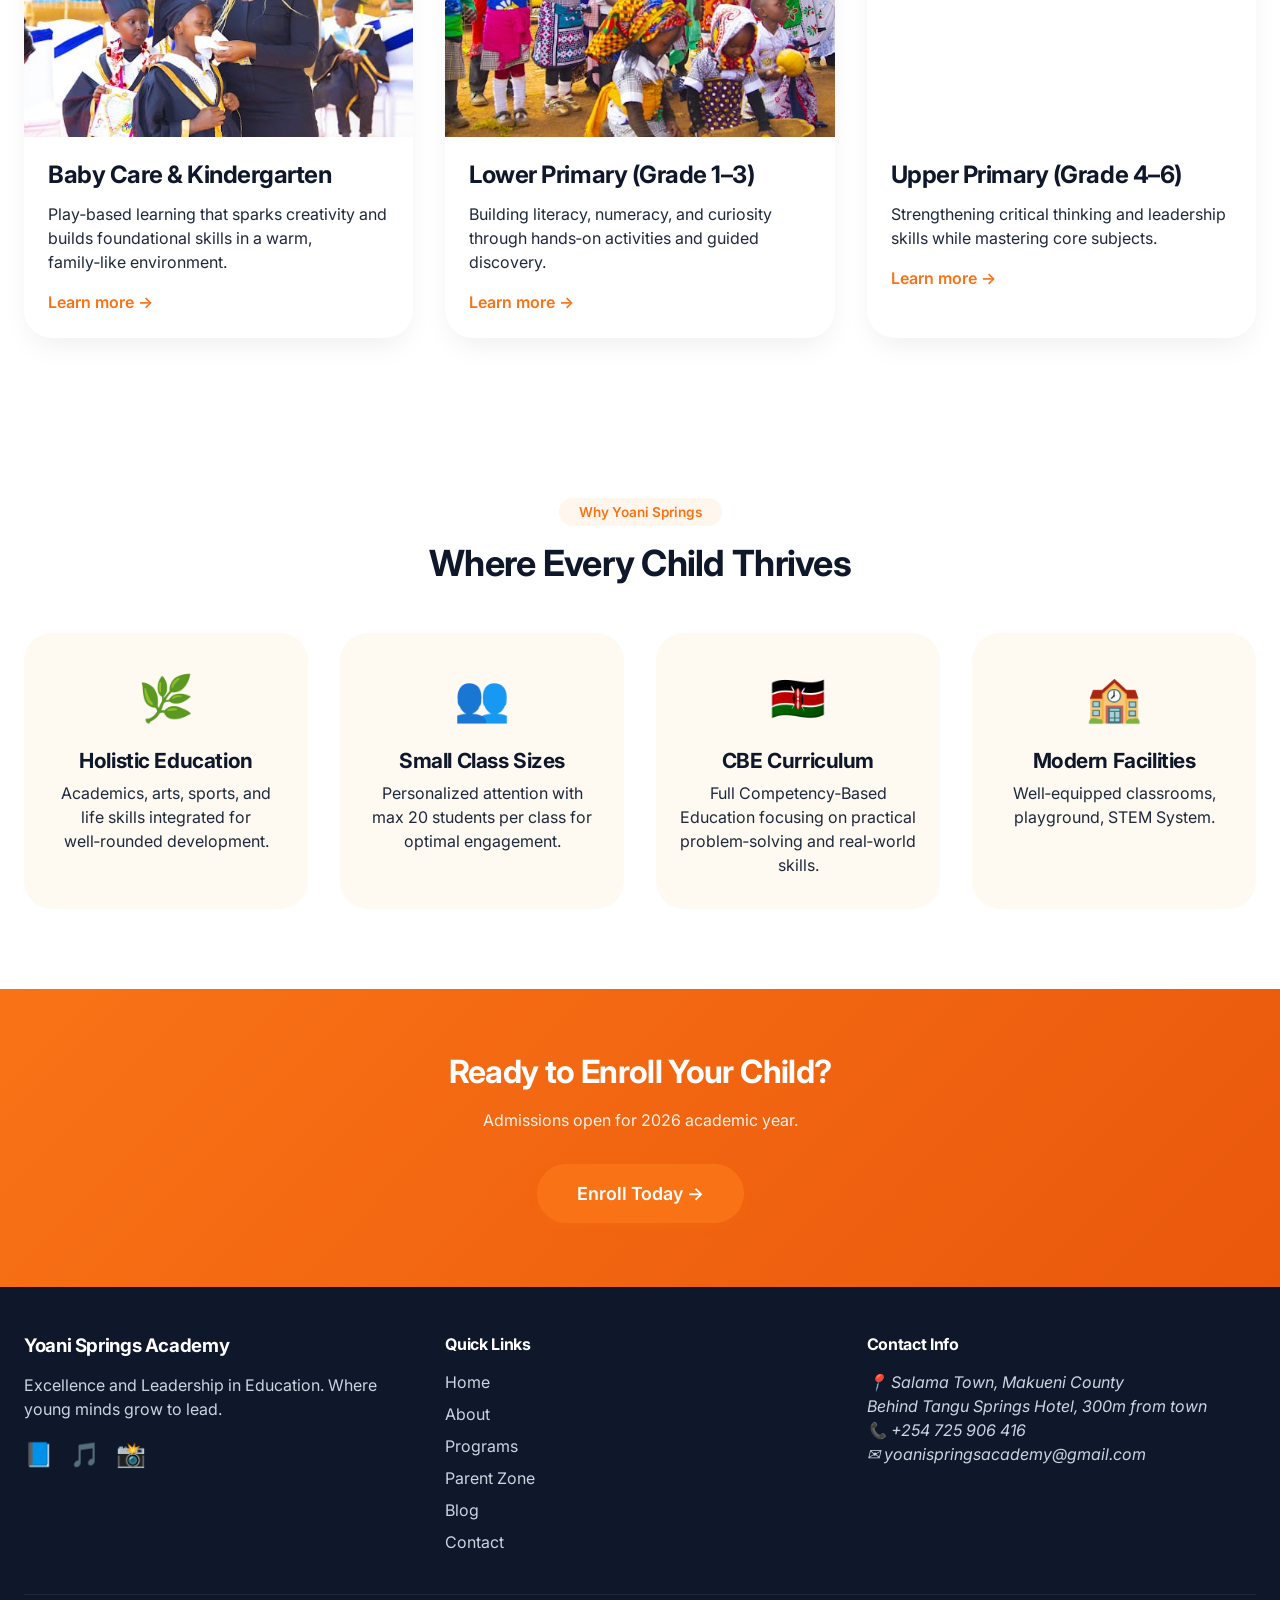
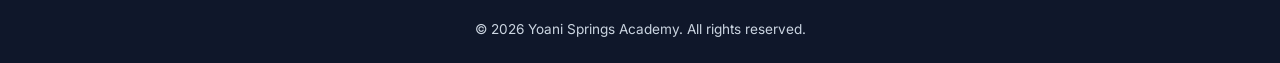
==== commit f93ccff2: "Update 'STEAM' to 'STEM' in index.html" ====
--- a/index.html
+++ b/index.html
@@ -152,7 +152,7 @@
                         <div class="feature">
                             <div class="feature-icon">🏫</div>
                             <h3>Modern Facilities</h3>
-                            <p>Well‑equipped classrooms, playground, STEAM System.</p>
+                            <p>Well‑equipped classrooms, playground, STEM System.</p>
                         </div>
                     </div>
                 </div>
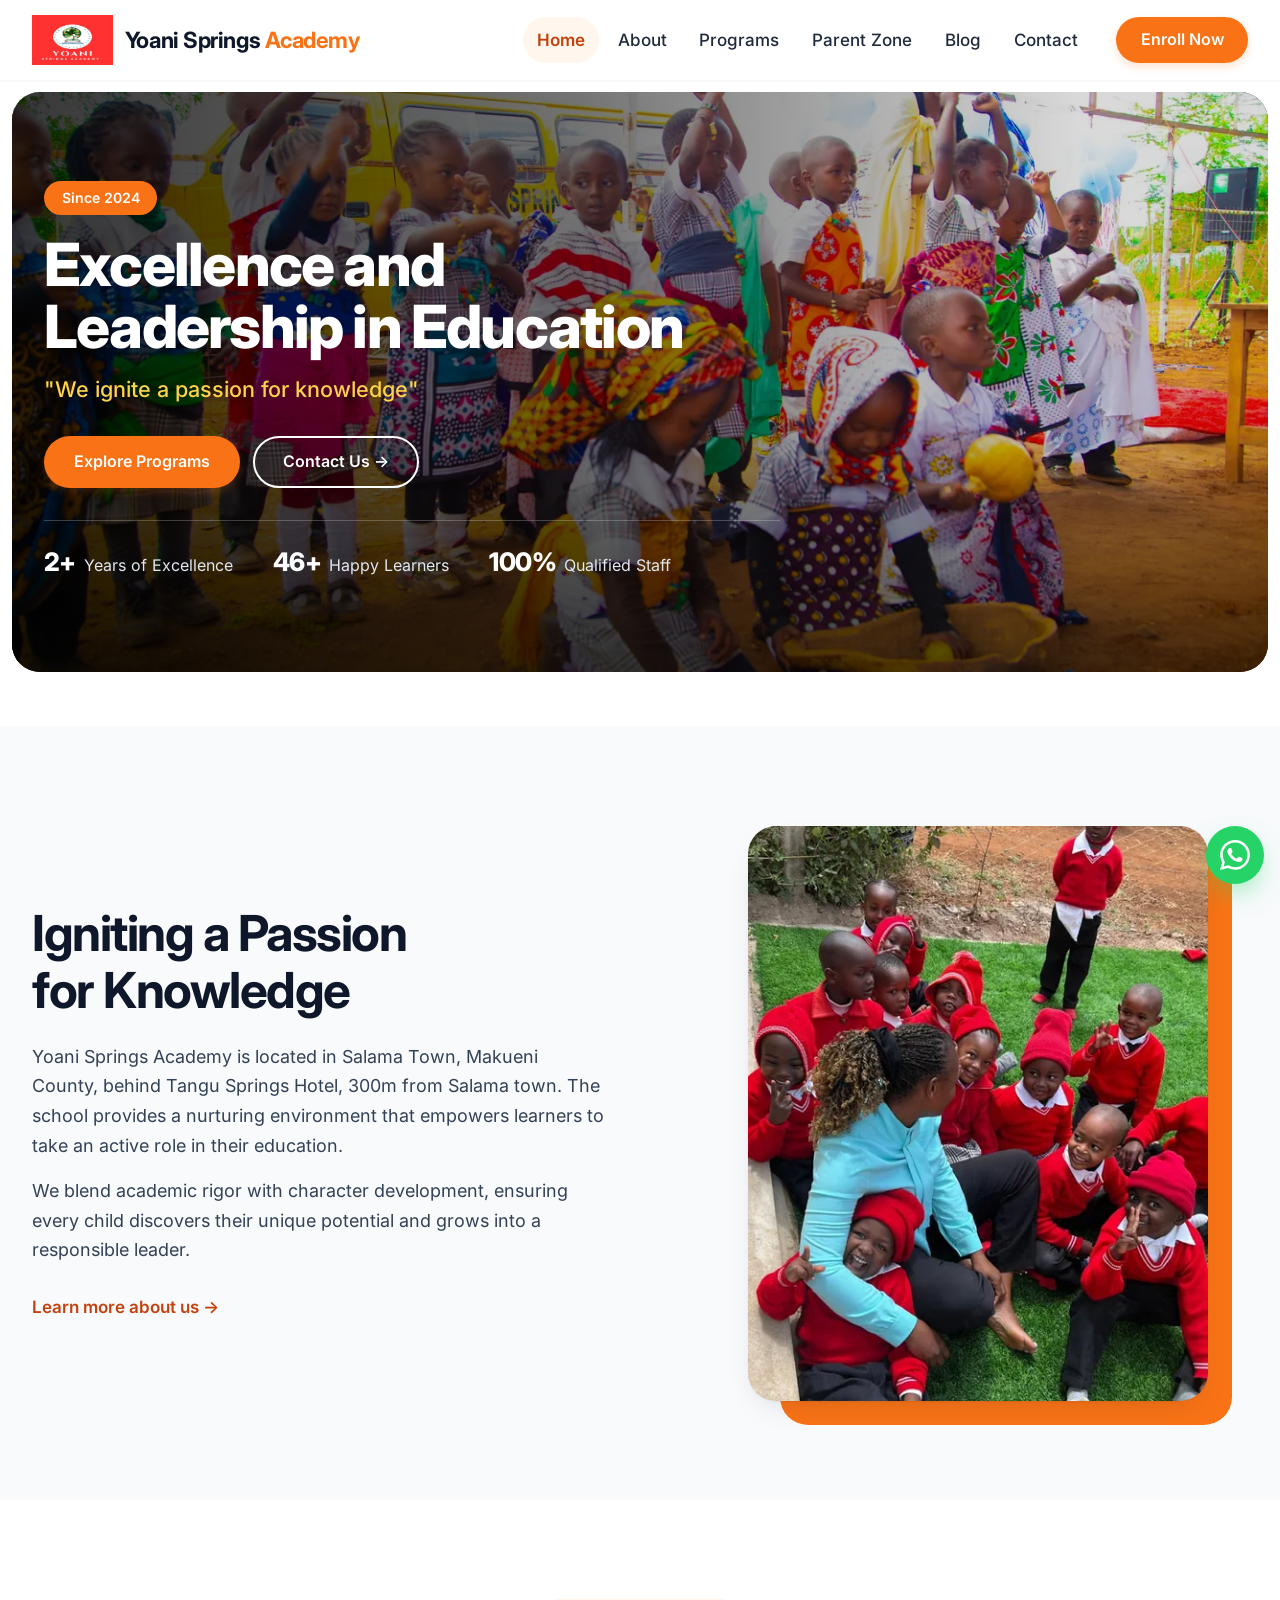
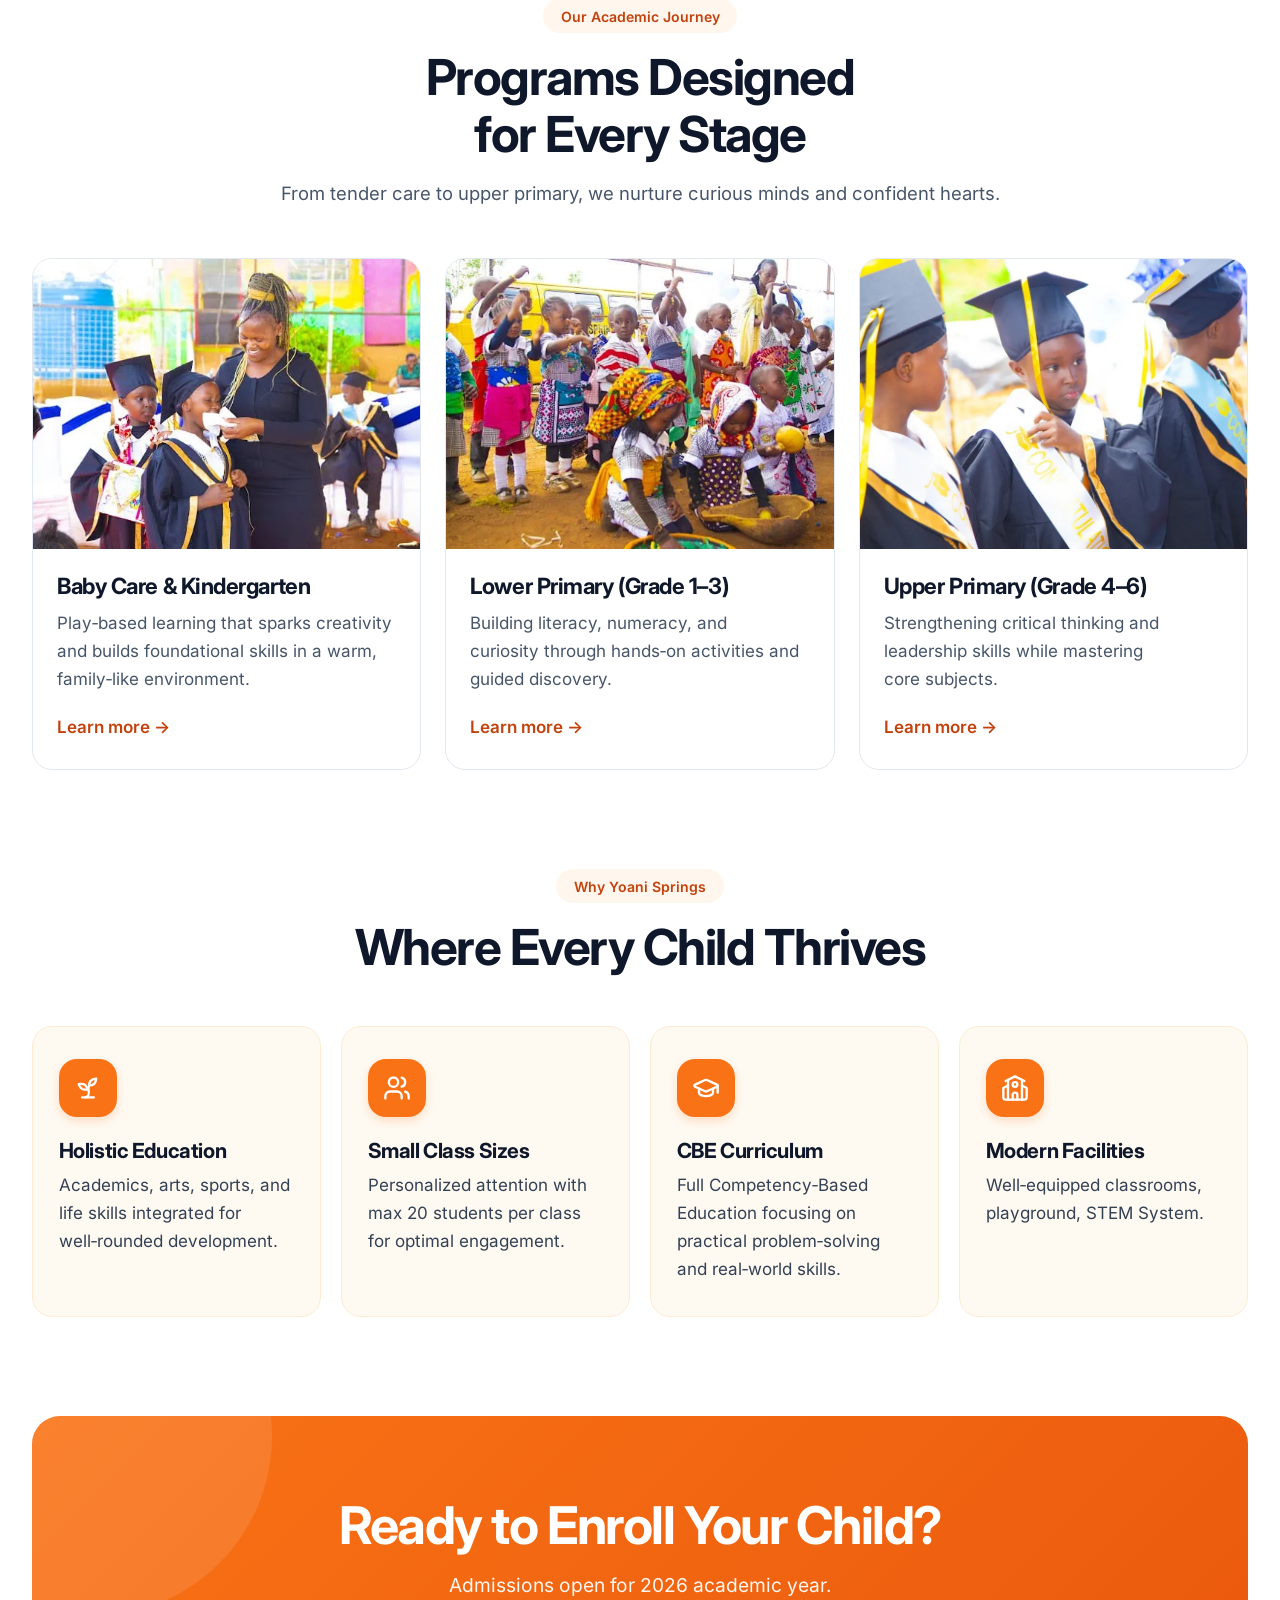
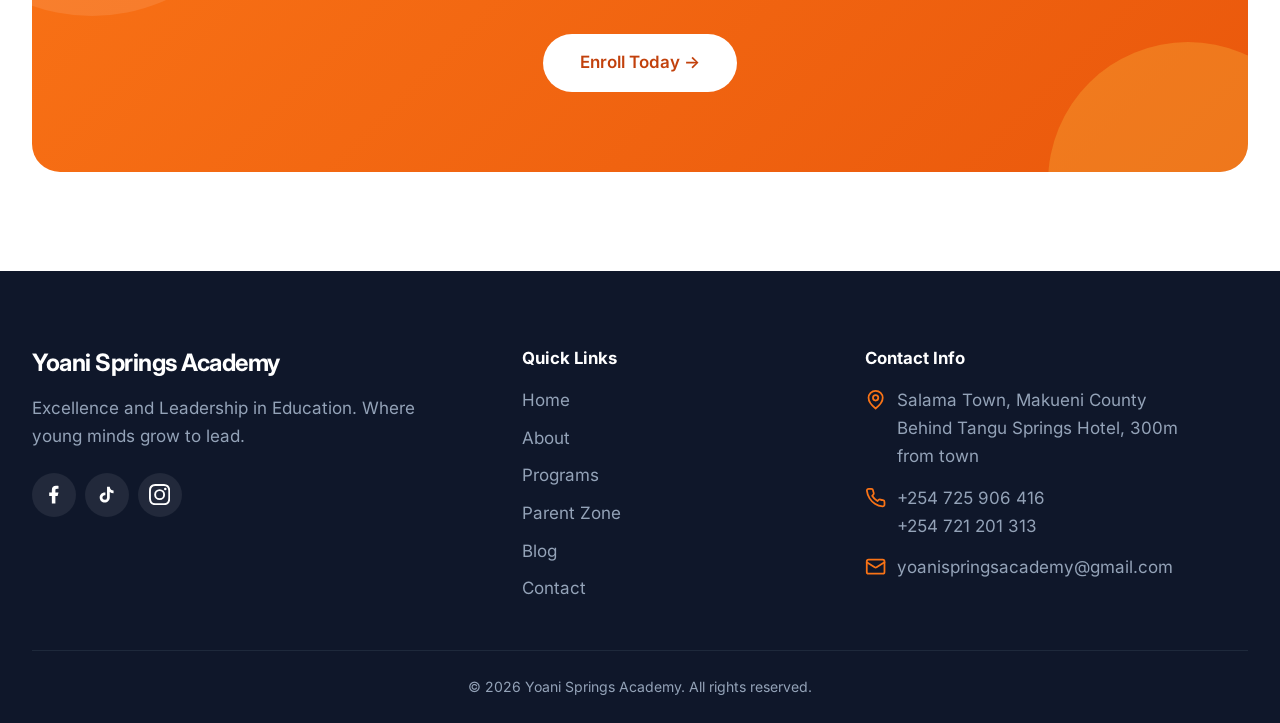
==== commit c9c33618: "Redesign website: modern layout, Konza-style admission form, clean URLs - Keep original colours, log" ====
--- a/index.html
+++ b/index.html
@@ -1,216 +1,240 @@
 <!DOCTYPE html>
 <html lang="en">
-
 <head>
-    <meta charset="UTF-8">
-    <meta name="viewport" content="width=device-width, initial-scale=1.0">
-
-    <title>Yoani Springs Academy | Excellence and Leadership in Education</title>
-    <meta name="description" content="Yoani Springs Academy in Salama Town, Makueni County provides a nurturing environment that empowers learners to take an active role in their education.">
-    <link rel="stylesheet" href="css/style.css">
-
-
-    <link href="https://fonts.googleapis.com/css2?family=Inter:opsz,wght@14..32,300;14..32,400;14..32,500;14..32,600;14..32,700&display=swap" rel="stylesheet">
+  <meta charset="UTF-8">
+  <meta name="viewport" content="width=device-width, initial-scale=1.0, viewport-fit=cover">
+  <title>Yoani Springs Academy | Excellence and Leadership in Education</title>
+  <meta name="description" content="Yoani Springs Academy in Salama Town, Makueni County provides a nurturing environment that empowers learners to take an active role in their education.">
+  <link rel="canonical" href="https://www.yoanisprings.co.ke/">
+  <meta name="theme-color" content="#f97316">
+  <meta property="og:type" content="website">
+  <meta property="og:site_name" content="Yoani Springs Academy">
+  <meta property="og:title" content="Yoani Springs Academy | Excellence and Leadership in Education">
+  <meta property="og:description" content="Yoani Springs Academy in Salama Town, Makueni County provides a nurturing environment that empowers learners to take an active role in their education.">
+  <meta property="og:url" content="https://www.yoanisprings.co.ke/">
+  <meta property="og:image" content="https://www.yoanisprings.co.ke/assets/img/og-image.jpg">
+  <meta name="twitter:card" content="summary_large_image">
+  <link rel="icon" type="image/png" sizes="32x32" href="/assets/img/favicon-32.png">
+  <link rel="icon" type="image/png" sizes="64x64" href="/assets/img/favicon-64.png">
+  <link rel="apple-touch-icon" href="/assets/img/apple-touch-icon.png">
+  <link rel="preload" href="/assets/fonts/inter-400.woff" as="font" type="font/woff" crossorigin>
+  <link rel="preload" href="/assets/fonts/inter-display-800.woff" as="font" type="font/woff" crossorigin>
+  <link rel="stylesheet" href="/assets/css/main.css?v=7eb9ab0f">
+  <script type="application/ld+json">{"@context":"https://schema.org","@type":"School","name":"Yoani Springs Academy","url":"https://www.yoanisprings.co.ke/","logo":"https://www.yoanisprings.co.ke/assets/img/logo.jpeg","telephone":["+254725906416","+254721201313"],"email":"yoanispringsacademy@gmail.com","foundingDate":"2024","address":{"@type":"PostalAddress","streetAddress":"Behind Tangu Springs Hotel","addressLocality":"Salama Town","addressRegion":"Makueni County","addressCountry":"KE"},"geo":{"@type":"GeoCoordinates","latitude":-1.846167,"longitude":37.257306},"sameAs":["https://www.facebook.com/yoani.springs.academy.2025","https://www.tiktok.com/@yoani.springs.aca","https://www.instagram.com/yoanispringsacademy"]}</script>
 </head>
-
-<body>
-    <div id="cms-root" data-route="home">
-        <header class="site-header" id="main-header">
-            <div class="container header-container">
-                <div class="logo">
-                    <a href="index.html">
-                        <img src="images/logo.jpeg" alt="Yoani Springs Academy Logo" class="logo-img">
-                        <h1>Yoani Springs <span>Academy</span></h1>
-                    </a>
-                </div>
-                <nav class="main-nav" id="primary-nav">
-                    <ul class="nav-list">
-                        <li><a href="index.html">Home</a></li>
-                        <li><a href="about.html">About</a></li>
-                        <li><a href="programs.html">Programs</a></li>
-                        <li><a href="parent-zone.html">Parent Zone</a></li>
-                        <li><a href="blog.html">Blog</a></li>
-                        <li><a href="contact.html">Contact</a></li>
-                    </ul>
-                    <button class="mobile-toggle" id="mobile-menu-btn" aria-label="Menu">☰</button>
-                </nav>
-                <a href="contact.html" class="btn btn-primary enroll-nav-btn">Enroll Now</a>
+<body data-page="index">
+  <a class="skip-link" href="#main">Skip to content</a>
+  
+  <header class="site-header" id="top">
+    <div class="container header-inner">
+      <a class="brand" href="/">
+        <img src="/assets/img/logo.jpeg" alt="Yoani Springs Academy Logo" width="81" height="50">
+        <span class="brand-name">Yoani Springs <span>Academy</span></span>
+      </a>
+      <nav class="main-nav" aria-label="Main">
+        <ul>
+          <li><a href="/" aria-current="page">Home</a></li>
+          <li><a href="/about/">About</a></li>
+          <li><a href="/programs/">Programs</a></li>
+          <li><a href="/parent-zone/">Parent Zone</a></li>
+          <li><a href="/blog/">Blog</a></li>
+          <li><a href="/contact/">Contact</a></li>
+        </ul>
+      </nav>
+      <a class="btn btn-primary header-cta" href="/admission/">Enroll Now</a>
+      <button class="menu-toggle" type="button" aria-expanded="false" aria-controls="mobile-menu" aria-label="Menu"><svg class="icon" viewBox="0 0 24 24" fill="none" stroke="currentColor" stroke-width="2" stroke-linecap="round" stroke-linejoin="round" aria-hidden="true" focusable="false"><path d="M4 7h16M4 12h16M4 17h16"/></svg></button>
+    </div>
+  </header>
+  <div class="mobile-menu" id="mobile-menu" role="dialog" aria-modal="true" aria-label="Menu" hidden>
+    <div class="mobile-menu-top">
+      <a class="brand" href="/">
+        <img src="/assets/img/logo.jpeg" alt="Yoani Springs Academy Logo" width="81" height="50">
+        <span class="brand-name">Yoani Springs <span>Academy</span></span>
+      </a>
+      <button class="menu-close" type="button" aria-label="Close menu"><svg class="icon" viewBox="0 0 24 24" fill="none" stroke="currentColor" stroke-width="2" stroke-linecap="round" stroke-linejoin="round" aria-hidden="true" focusable="false"><path d="M18 6 6 18M6 6l12 12"/></svg></button>
+    </div>
+    <nav aria-label="Mobile">
+      <ul>
+          <li><a href="/" aria-current="page">Home<svg class="icon" viewBox="0 0 24 24" fill="none" stroke="currentColor" stroke-width="2" stroke-linecap="round" stroke-linejoin="round" aria-hidden="true" focusable="false"><path d="M5 12h14"/><path d="m12 5 7 7-7 7"/></svg></a></li>
+          <li><a href="/about/">About<svg class="icon" viewBox="0 0 24 24" fill="none" stroke="currentColor" stroke-width="2" stroke-linecap="round" stroke-linejoin="round" aria-hidden="true" focusable="false"><path d="M5 12h14"/><path d="m12 5 7 7-7 7"/></svg></a></li>
+          <li><a href="/programs/">Programs<svg class="icon" viewBox="0 0 24 24" fill="none" stroke="currentColor" stroke-width="2" stroke-linecap="round" stroke-linejoin="round" aria-hidden="true" focusable="false"><path d="M5 12h14"/><path d="m12 5 7 7-7 7"/></svg></a></li>
+          <li><a href="/parent-zone/">Parent Zone<svg class="icon" viewBox="0 0 24 24" fill="none" stroke="currentColor" stroke-width="2" stroke-linecap="round" stroke-linejoin="round" aria-hidden="true" focusable="false"><path d="M5 12h14"/><path d="m12 5 7 7-7 7"/></svg></a></li>
+          <li><a href="/blog/">Blog<svg class="icon" viewBox="0 0 24 24" fill="none" stroke="currentColor" stroke-width="2" stroke-linecap="round" stroke-linejoin="round" aria-hidden="true" focusable="false"><path d="M5 12h14"/><path d="m12 5 7 7-7 7"/></svg></a></li>
+          <li><a href="/contact/">Contact<svg class="icon" viewBox="0 0 24 24" fill="none" stroke="currentColor" stroke-width="2" stroke-linecap="round" stroke-linejoin="round" aria-hidden="true" focusable="false"><path d="M5 12h14"/><path d="m12 5 7 7-7 7"/></svg></a></li>
+      </ul>
+    </nav>
+    <a class="btn btn-primary btn-block" href="/admission/">Enroll Now</a>
+  </div>
+  <main id="main">
+
+    <section class="hero">
+      <div class="hero-frame">
+        <div class="hero-media">
+          <picture>
+      <source type="image/webp" srcset="/assets/img/festival-800.webp 800w, /assets/img/festival-1400.webp 1400w, /assets/img/festival-2000.webp 2000w" sizes="100vw">
+      <img src="/assets/img/festival-1400.jpg" srcset="/assets/img/festival-800.jpg 800w, /assets/img/festival-1400.jpg 1400w, /assets/img/festival-2000.jpg 2000w" sizes="100vw" alt="" fetchpriority="high" decoding="async">
+    </picture>
+          <video muted loop playsinline preload="none" aria-hidden="true" poster="/assets/img/hero-video-poster.jpg" data-src="/assets/video/hero-loop.mp4"></video>
+        </div>
+        <div class="container hero-content">
+          <span class="hero-badge">Since 2024</span>
+          <h1>Excellence and Leadership in Education</h1>
+          <p class="tagline">"We ignite a passion for knowledge"</p>
+          <div class="hero-buttons">
+            <a href="/programs/" class="btn btn-primary">Explore Programs</a>
+            <a href="/contact/" class="btn btn-outline">Contact Us →</a>
+          </div>
+          <ul class="hero-stats">
+            <li><strong>2+</strong> Years of Excellence</li>
+            <li><strong>46+</strong> Happy Learners</li>
+            <li><strong>100%</strong> Qualified Staff</li>
+          </ul>
+        </div>
+      </div>
+    </section>
+
+    <section class="welcome">
+      <div class="container welcome-grid">
+        <div class="welcome-text">
+          <h2>Igniting a Passion for Knowledge</h2>
+          <p>Yoani Springs Academy is located in Salama Town, Makueni County, behind Tangu Springs Hotel, 300m from Salama town. The school provides a nurturing environment that empowers learners to take an active role in their education.</p>
+          <p>We blend academic rigor with character development, ensuring every child discovers their unique potential and grows into a responsible leader.</p>
+          <a href="/about/" class="link-arrow">Learn more about us →</a>
+        </div>
+        <div class="welcome-image">
+          <picture>
+      <source type="image/webp" srcset="/assets/img/learners-grass-480.webp 480w, /assets/img/learners-grass-720.webp 720w" sizes="(max-width: 860px) 90vw, 480px">
+      <img src="/assets/img/learners-grass-720.jpg" srcset="/assets/img/learners-grass-480.jpg 480w, /assets/img/learners-grass-720.jpg 720w" sizes="(max-width: 860px) 90vw, 480px" alt="Students learning together" loading="lazy" decoding="async">
+    </picture>
+        </div>
+      </div>
+    </section>
+
+    <section class="programs-preview">
+      <div class="container">
+        <div class="section-header">
+          <span class="section-tag">Our Academic Journey</span>
+          <h2>Programs Designed for Every Stage</h2>
+          <p>From tender care to upper primary, we nurture curious minds and confident hearts.</p>
+        </div>
+        <div class="cards-grid">
+          <article class="program-card">
+            <div class="card-image"><picture>
+      <source type="image/webp" srcset="/assets/img/kg-graduation-523.webp 523w" sizes="(max-width: 900px) 92vw, 400px">
+      <img src="/assets/img/kg-graduation-523.jpg" srcset="/assets/img/kg-graduation-523.jpg 523w" sizes="(max-width: 900px) 92vw, 400px" alt="Baby Care &amp; Kindergarten" loading="lazy" decoding="async">
+    </picture></div>
+            <div class="card-content">
+              <h3>Baby Care &amp; Kindergarten</h3>
+              <p>Play‑based learning that sparks creativity and builds foundational skills in a warm, family‑like environment.</p>
+              <a href="/programs/#babycare" class="card-link">Learn more →</a>
             </div>
-        </header>
-
-        <main>
-            <!-- Hero Section -->
-            <section class="hero">
-                <!-- Background Video (autoplays, loops, muted) -->
-                <video class="hero-video-bg" autoplay muted loop playsinline poster="images/music festival.jpg">
-        <source src="yoani website video.mp4" type="video/mp4">
-        <!-- Fallback image if video fails -->
-        <img src="images/music festival.jpg" alt="Yoani Springs Academy Campus">
-    </video>
-                <div class="hero-overlay"></div>
-                <div class="hero-content container">
-                    <span class="hero-badge">Since 2024</span>
-                    <h1 data-cms="hero-title">Excellence and Leadership in Education</h1>
-                    <p class="tagline" data-cms="tagline">"We ignite a passion for knowledge"</p>
-                    <div class="hero-buttons">
-                        <a href="programs.html" class="btn btn-primary">Explore Programs</a>
-                        <a href="contact.html" class="btn btn-outline">Contact Us →</a>
-                    </div>
-                    <ul class="hero-stats">
-                        <li data-cms="stat"><strong>2+</strong> Years of Excellence</li>
-                        <li data-cms="stat"><strong>46+</strong> Happy Learners</li>
-                        <li data-cms="stat"><strong>100%</strong> Qualified Staff</li>
-                    </ul>
-                </div>
-            </section>
-
-            <!-- Welcome Section -->
-            <section class="welcome">
-                <div class="container">
-                    <div class="welcome-grid">
-                        <div class="welcome-text">
-                            <h2>Igniting a Passion for Knowledge</h2>
-                            <div data-cms="welcome-text">
-                                <p>Yoani Springs Academy is located in Salama Town, Makueni County, behind Tangu Springs Hotel, 300m from Salama town. The school provides a nurturing environment that empowers learners to take an active role in their education.</p>
-                                <p>We blend academic rigor with character development, ensuring every child discovers their unique potential and grows into a responsible leader.</p>
-                            </div>
-                            <a href="about.html" class="link-arrow">Learn more about us →</a>
-                        </div>
-                        <div class="welcome-image">
-                            <img src="https://picsum.photos/id/20/600/450" alt="Students learning together" loading="lazy">
-                        </div>
-                    </div>
-                </div>
-            </section>
-
-            <!-- Programs Preview (Cards) -->
-            <section class="programs-preview" data-cms="programs">
-                <div class="container">
-                    <div class="section-header">
-                        <span class="section-tag">Our Academic Journey</span>
-                        <h2>Programs Designed for Every Stage</h2>
-                        <p>From tender care to upper primary, we nurture curious minds and confident hearts.</p>
-                    </div>
-                    <div class="cards-grid">
-                        <div class="program-card" data-program="babycare">
-                            <div class="card-image">
-                                <img src="images/kidergaten.jpeg" alt="Baby Care & Kindergarten" loading="lazy">
-                            </div>
-                            <div class="card-content">
-                                <h3>Baby Care & Kindergarten</h3>
-                                <p>Play‑based learning that sparks creativity and builds foundational skills in a warm, family‑like environment.</p>
-                                <a href="programs.html#babycare" class="card-link">Learn more →</a>
-                            </div>
-                        </div>
-                        <div class="program-card" data-program="lowerprimary">
-                            <div class="card-image">
-                                <img src="images/lower pri.jpeg" alt="Lower Primary" loading="lazy">
-                            </div>
-                            <div class="card-content">
-                                <h3>Lower Primary (Grade 1–3)</h3>
-                                <p>Building literacy, numeracy, and curiosity through hands‑on activities and guided discovery.</p>
-                                <a href="programs.html#lowerprimary" class="card-link">Learn more →</a>
-                            </div>
-                        </div>
-                        <div class="program-card" data-program="upperprimary">
-                            <div class="card-image">
-                                <img src="https://picsum.photos/id/20/400/300" alt="Upper Primary" loading="lazy">
-                            </div>
-                            <div class="card-content">
-                                <h3>Upper Primary (Grade 4–6)</h3>
-                                <p>Strengthening critical thinking and leadership skills while mastering core subjects.</p>
-                                <a href="programs.html#upperprimary" class="card-link">Learn more →</a>
-                            </div>
-                        </div>
-                    </div>
-                </div>
-            </section>
-
-            <!-- Why Choose Us -->
-            <section class="why-choose">
-                <div class="container">
-                    <div class="section-header">
-                        <span class="section-tag">Why Yoani Springs</span>
-                        <h2>Where Every Child Thrives</h2>
-                    </div>
-                    <div class="features-grid">
-                        <div class="feature">
-                            <div class="feature-icon">🌿</div>
-                            <h3>Holistic Education</h3>
-                            <p>Academics, arts, sports, and life skills integrated for well‑rounded development.</p>
-                        </div>
-                        <div class="feature">
-                            <div class="feature-icon">👥</div>
-                            <h3>Small Class Sizes</h3>
-                            <p>Personalized attention with max 20 students per class for optimal engagement.</p>
-                        </div>
-                        <div class="feature">
-                            <div class="feature-icon">🇰🇪</div>
-                            <h3>CBE Curriculum</h3>
-                            <p>Full Competency‑Based Education focusing on practical problem‑solving and real‑world skills.</p>
-                        </div>
-                        <div class="feature">
-                            <div class="feature-icon">🏫</div>
-                            <h3>Modern Facilities</h3>
-                            <p>Well‑equipped classrooms, playground, STEM System.</p>
-                        </div>
-                    </div>
-                </div>
-            </section>
-
-            <!-- CTA Banner -->
-            <section class="cta-banner">
-                <div class="container">
-                    <div class="cta-content">
-                        <h2>Ready to Enroll Your Child?</h2>
-                        <p>Admissions open for 2026 academic year.</p>
-                        <a href="contact.html" class="btn btn-primary btn-large">Enroll Today →</a>
-                    </div>
-                </div>
-            </section>
-        </main>
-
-        <footer class="site-footer">
-            <div class="container">
-                <div class="footer-grid">
-                    <div class="footer-about">
-                        <h3>Yoani Springs Academy</h3>
-                        <p>Excellence and Leadership in Education. Where young minds grow to lead.</p>
-                        <div class="social-links">
-                            <a href="https://www.facebook.com/yoani.springs.academy.2025?mibextid=rS40aB7S9Ucbxw6v" target="_blank" rel="noopener noreferrer" aria-label="Facebook">📘</a>
-                            <a href="https://www.tiktok.com/@yoani.springs.aca?_r=1&_d=f1miam211ek934&sec_uid=MS4wLjABAAAARRER8ot2l9bVdSS1VjYmo2h_tfa797qGUz183iDc7G8uETjy2-qiynYsMIBIa8eb&share_author_id=7631556686801470484&sharer_language=en&source=h5_m&u_code=f35c3a9244538b&timestamp=1777191089&user_id=7631556686801470484&sec_user_id=MS4wLjABAAAARRER8ot2l9bVdSS1VjYmo2h_tfa797qGUz183iDc7G8uETjy2-qiynYsMIBIa8eb&item_author_type=1&utm_source=whatsapp&utm_campaign=client_share&utm_medium=android&share_iid=7631800672535725844&share_link_id=71a4a8c8-c6a7-4ebb-9241-d628f6911ae5&share_app_id=1233&ugbiz_name=ACCOUNT&ug_btm=b8727%2Cb7360&social_share_type=5&enable_checksum=1"
-                                target="_blank" rel="noopener noreferrer" aria-label="TikTok">🎵</a>
-                            <a href="https://www.instagram.com/yoanispringsacademy?igsh=Nms2dTFxa3hhajFu" target="_blank" rel="noopener noreferrer" aria-label="Instagram">📸</a>
-                        </div>
-                    </div>
-                    <div class="footer-links">
-                        <h4>Quick Links</h4>
-                        <ul>
-                            <li><a href="index.html">Home</a></li>
-                            <li><a href="about.html">About</a></li>
-                            <li><a href="programs.html">Programs</a></li>
-                            <li><a href="parent-zone.html">Parent Zone</a></li>
-                            <li><a href="blog.html">Blog</a></li>
-                            <li><a href="contact.html">Contact</a></li>
-                        </ul>
-                    </div>
-                    <div class="footer-contact">
-                        <h4>Contact Info</h4>
-                        <address>
-              <p>📍 Salama Town, Makueni County<br>Behind Tangu Springs Hotel, 300m from town</p>
-              <p>📞 +254 725 906 416</p>
-              <p>✉️ yoanispringsacademy@gmail.com</p>
-            </address>
-                    </div>
-                </div>
-                <div class="footer-bottom">
-                    <p>&copy; 2026 Yoani Springs Academy. All rights reserved.</p>
-                </div>
+          </article>
+          <article class="program-card">
+            <div class="card-image"><picture>
+      <source type="image/webp" srcset="/assets/img/lower-primary-523.webp 523w" sizes="(max-width: 900px) 92vw, 400px">
+      <img src="/assets/img/lower-primary-523.jpg" srcset="/assets/img/lower-primary-523.jpg 523w" sizes="(max-width: 900px) 92vw, 400px" alt="Lower Primary" loading="lazy" decoding="async">
+    </picture></div>
+            <div class="card-content">
+              <h3>Lower Primary (Grade 1–3)</h3>
+              <p>Building literacy, numeracy, and curiosity through hands‑on activities and guided discovery.</p>
+              <a href="/programs/#lowerprimary" class="card-link">Learn more →</a>
             </div>
-        </footer>
+          </article>
+          <article class="program-card">
+            <div class="card-image"><picture>
+      <source type="image/webp" srcset="/assets/img/graduates-900.webp 900w" sizes="(max-width: 900px) 92vw, 400px">
+      <img src="/assets/img/graduates-900.jpg" srcset="/assets/img/graduates-900.jpg 900w" sizes="(max-width: 900px) 92vw, 400px" alt="Upper Primary" loading="lazy" decoding="async">
+    </picture></div>
+            <div class="card-content">
+              <h3>Upper Primary (Grade 4–6)</h3>
+              <p>Strengthening critical thinking and leadership skills while mastering core subjects.</p>
+              <a href="/programs/#upperprimary" class="card-link">Learn more →</a>
+            </div>
+          </article>
+        </div>
+      </div>
+    </section>
+
+    <section class="why-choose">
+      <div class="container">
+        <div class="section-header">
+          <span class="section-tag">Why Yoani Springs</span>
+          <h2>Where Every Child Thrives</h2>
+        </div>
+        <div class="features-grid">
+          <div class="feature">
+            <div class="feature-icon"><svg class="icon" viewBox="0 0 24 24" fill="none" stroke="currentColor" stroke-width="2" stroke-linecap="round" stroke-linejoin="round" aria-hidden="true" focusable="false"><path d="M7 20h10"/><path d="M10 20c5.5-2.5.8-6.4 3-10"/><path d="M9.5 9.4c1.1.8 1.8 2.2 2.3 3.7-2 .4-3.5.4-4.8-.3-1.2-.6-2.3-1.9-3-4.2 2.8-.5 4.4 0 5.5.8z"/><path d="M14.1 6a7 7 0 0 0-1.1 4c1.9-.1 3.3-.6 4.3-1.4 1-1 1.6-2.3 1.7-4.6-2.7.1-4 1-4.9 2z"/></svg></div>
+            <h3>Holistic Education</h3>
+            <p>Academics, arts, sports, and life skills integrated for well‑rounded development.</p>
+          </div>
+          <div class="feature">
+            <div class="feature-icon"><svg class="icon" viewBox="0 0 24 24" fill="none" stroke="currentColor" stroke-width="2" stroke-linecap="round" stroke-linejoin="round" aria-hidden="true" focusable="false"><path d="M16 21v-2a4 4 0 0 0-4-4H6a4 4 0 0 0-4 4v2"/><circle cx="9" cy="7" r="4"/><path d="M22 21v-2a4 4 0 0 0-3-3.87M16 3.13a4 4 0 0 1 0 7.75"/></svg></div>
+            <h3>Small Class Sizes</h3>
+            <p>Personalized attention with max 20 students per class for optimal engagement.</p>
+          </div>
+          <div class="feature">
+            <div class="feature-icon"><svg class="icon" viewBox="0 0 24 24" fill="none" stroke="currentColor" stroke-width="2" stroke-linecap="round" stroke-linejoin="round" aria-hidden="true" focusable="false"><path d="M21.42 10.92a1 1 0 0 0-.02-1.84L12.83 5.18a2 2 0 0 0-1.66 0L2.6 9.08a1 1 0 0 0 0 1.83l8.57 3.91a2 2 0 0 0 1.66 0z"/><path d="M22 10v6M6 12.5V16a6 3 0 0 0 12 0v-3.5"/></svg></div>
+            <h3>CBE Curriculum</h3>
+            <p>Full Competency‑Based Education focusing on practical problem‑solving and real‑world skills.</p>
+          </div>
+          <div class="feature">
+            <div class="feature-icon"><svg class="icon" viewBox="0 0 24 24" fill="none" stroke="currentColor" stroke-width="2" stroke-linecap="round" stroke-linejoin="round" aria-hidden="true" focusable="false"><path d="M14 22v-4a2 2 0 1 0-4 0v4"/><path d="m18 10 4 2v8a2 2 0 0 1-2 2H4a2 2 0 0 1-2-2v-8l4-2"/><path d="M18 5v17M6 5v17"/><path d="m4 6 8-4 8 4"/><circle cx="12" cy="9" r="2"/></svg></div>
+            <h3>Modern Facilities</h3>
+            <p>Well‑equipped classrooms, playground, STEM System.</p>
+          </div>
+        </div>
+      </div>
+    </section>
+
+    <section class="cta-banner">
+      <div class="container">
+        <div class="cta-content">
+          <h2>Ready to Enroll Your Child?</h2>
+          <p>Admissions open for 2026 academic year.</p>
+          <a href="/admission/" class="btn btn-light btn-large">Enroll Today →</a>
+        </div>
+      </div>
+    </section>
+  </main>
+  
+  <footer class="site-footer">
+    <div class="container">
+      <div class="footer-grid">
+        <div class="footer-about">
+          <h2>Yoani Springs Academy</h2>
+          <p>Excellence and Leadership in Education. Where young minds grow to lead.</p>
+          <div class="socials">
+            <a href="https://www.facebook.com/yoani.springs.academy.2025" target="_blank" rel="noopener noreferrer" aria-label="Facebook"><svg class="icon" viewBox="0 0 24 24" fill="currentColor" aria-hidden="true" focusable="false"><path d="M14 13.5h2.5l1-4H14v-2c0-1.03 0-2 2-2h1.5V2.14c-.33-.04-1.56-.14-2.86-.14C11.92 2 10 3.66 10 6.7v2.8H7v4h3V22h4z"/></svg></a>
+            <a href="https://www.tiktok.com/@yoani.springs.aca" target="_blank" rel="noopener noreferrer" aria-label="TikTok"><svg class="icon" viewBox="0 0 24 24" fill="currentColor" aria-hidden="true" focusable="false"><path d="M16.6 5.82A4.28 4.28 0 0 1 15.54 3h-3.09v12.4a2.59 2.59 0 0 1-2.59 2.5c-1.42 0-2.6-1.16-2.6-2.6 0-1.72 1.66-3.01 3.37-2.48V9.66c-3.45-.46-6.47 2.22-6.47 5.64 0 3.33 2.76 5.7 5.69 5.7 3.14 0 5.69-2.55 5.69-5.7V9.01a7.35 7.35 0 0 0 4.3 1.38V7.3s-1.88.09-3.24-1.48z"/></svg></a>
+            <a href="https://www.instagram.com/yoanispringsacademy" target="_blank" rel="noopener noreferrer" aria-label="Instagram"><svg class="icon" viewBox="0 0 24 24" fill="currentColor" aria-hidden="true" focusable="false"><path d="M12 2.16c3.2 0 3.58.01 4.85.07 3.25.15 4.77 1.69 4.92 4.92.06 1.27.07 1.65.07 4.85s-.01 3.58-.07 4.85c-.15 3.23-1.66 4.77-4.92 4.92-1.27.06-1.65.07-4.85.07s-3.58-.01-4.85-.07c-3.26-.15-4.77-1.7-4.92-4.92C2.17 15.58 2.16 15.2 2.16 12s.01-3.58.07-4.85C2.38 3.92 3.9 2.38 7.15 2.23 8.42 2.17 8.8 2.16 12 2.16zM12 0C8.74 0 8.33.01 7.05.07 2.7.27.27 2.69.07 7.05.01 8.33 0 8.74 0 12s.01 3.67.07 4.95c.2 4.36 2.62 6.78 6.98 6.98C8.33 23.99 8.74 24 12 24s3.67-.01 4.95-.07c4.35-.2 6.78-2.62 6.98-6.98.06-1.28.07-1.69.07-4.95s-.01-3.67-.07-4.95c-.2-4.35-2.62-6.78-6.98-6.98C15.67.01 15.26 0 12 0zm0 5.84a6.16 6.16 0 1 0 0 12.32 6.16 6.16 0 0 0 0-12.32zM12 16a4 4 0 1 1 0-8 4 4 0 0 1 0 8zm6.4-11.85a1.44 1.44 0 1 0 0 2.88 1.44 1.44 0 0 0 0-2.88z"/></svg></a>
+          </div>
+        </div>
+        <nav class="footer-links" aria-labelledby="f-links">
+          <h2 id="f-links">Quick Links</h2>
+          <ul>
+            <li><a href="/">Home</a></li>
+            <li><a href="/about/">About</a></li>
+            <li><a href="/programs/">Programs</a></li>
+            <li><a href="/parent-zone/">Parent Zone</a></li>
+            <li><a href="/blog/">Blog</a></li>
+            <li><a href="/contact/">Contact</a></li>
+          </ul>
+        </nav>
+        <div class="footer-contact">
+          <h2>Contact Info</h2>
+          <address>
+            <p><svg class="icon" viewBox="0 0 24 24" fill="none" stroke="currentColor" stroke-width="2" stroke-linecap="round" stroke-linejoin="round" aria-hidden="true" focusable="false"><path d="M20 10c0 6-8 12-8 12s-8-6-8-12a8 8 0 0 1 16 0Z"/><circle cx="12" cy="10" r="3"/></svg><span>Salama Town, Makueni County<br>Behind Tangu Springs Hotel, 300m from town</span></p>
+            <p><svg class="icon" viewBox="0 0 24 24" fill="none" stroke="currentColor" stroke-width="2" stroke-linecap="round" stroke-linejoin="round" aria-hidden="true" focusable="false"><path d="M22 16.92v3a2 2 0 0 1-2.18 2 19.79 19.79 0 0 1-8.63-3.07 19.5 19.5 0 0 1-6-6 19.79 19.79 0 0 1-3.07-8.67A2 2 0 0 1 4.11 2h3a2 2 0 0 1 2 1.72c.13.96.36 1.9.7 2.81a2 2 0 0 1-.45 2.11L8.09 9.91a16 16 0 0 0 6 6l1.27-1.27a2 2 0 0 1 2.11-.45c.91.34 1.85.57 2.81.7A2 2 0 0 1 22 16.92z"/></svg><span><a href="tel:+254725906416">+254 725 906 416</a><br><a href="tel:+254721201313">+254 721 201 313</a></span></p>
+            <p><svg class="icon" viewBox="0 0 24 24" fill="none" stroke="currentColor" stroke-width="2" stroke-linecap="round" stroke-linejoin="round" aria-hidden="true" focusable="false"><rect x="2" y="4" width="20" height="16" rx="2"/><path d="m22 7-8.97 5.7a1.94 1.94 0 0 1-2.06 0L2 7"/></svg><span><a href="mailto:yoanispringsacademy@gmail.com">yoanispringsacademy@gmail.com</a></span></p>
+          </address>
+        </div>
+      </div>
+      <div class="footer-bottom">
+        <p>&copy; <span data-year>2026</span> Yoani Springs Academy. All rights reserved.</p>
+      </div>
     </div>
-    <div id="cms-loading" style="display:none;">Loading dynamic content...</div>
-    <script type="module" src="js/main.js"></script>
+  </footer>
+  <a class="wa-float" href="https://wa.me/254725906416" target="_blank" rel="noopener" aria-label="WhatsApp"><svg class="icon" viewBox="0 0 24 24" fill="currentColor" aria-hidden="true" focusable="false"><path d="M17.47 14.38c-.3-.15-1.76-.87-2.03-.97-.27-.1-.47-.15-.67.15-.2.3-.77.97-.94 1.17-.17.2-.35.22-.65.07-.3-.15-1.26-.46-2.4-1.48-.89-.79-1.49-1.77-1.66-2.07-.17-.3-.02-.46.13-.61.13-.13.3-.35.45-.52.15-.17.2-.3.3-.5.1-.2.05-.37-.02-.52-.08-.15-.67-1.62-.92-2.22-.24-.58-.49-.5-.67-.51h-.57c-.2 0-.52.07-.8.37-.27.3-1.04 1.02-1.04 2.48s1.07 2.88 1.21 3.08c.15.2 2.1 3.2 5.08 4.49.71.31 1.26.49 1.69.63.71.23 1.36.2 1.87.12.57-.09 1.76-.72 2.01-1.41.25-.69.25-1.29.17-1.41-.07-.12-.27-.2-.57-.35zM12.05 21.79h-.01a9.87 9.87 0 0 1-5.03-1.38l-.36-.21-3.74.98 1-3.65-.24-.37a9.86 9.86 0 0 1-1.51-5.26c0-5.45 4.44-9.88 9.89-9.88 2.64 0 5.12 1.03 6.99 2.9a9.82 9.82 0 0 1 2.89 6.99c0 5.45-4.44 9.88-9.88 9.88zm8.41-18.3A11.81 11.81 0 0 0 12.05 0C5.5 0 .16 5.34.16 11.89c0 2.1.55 4.14 1.59 5.95L.06 24l6.3-1.65a11.88 11.88 0 0 0 5.68 1.45h.01c6.55 0 11.89-5.34 11.89-11.89 0-3.18-1.24-6.16-3.48-8.41z"/></svg></a>
+  <script type="module" src="/assets/js/main.js?v=d1cefbbf"></script>
 </body>
-
 </html>
--- a/assets/css/main.css
+++ b/assets/css/main.css
@@ -0,0 +1,642 @@
+/* ==========================================================================
+   Yoani Springs Academy: site stylesheet
+   Same colours and font as the original site (orange #f97316, slate #0f172a,
+   amber #fcd34d, Inter), with a refreshed modern layout.
+   ========================================================================== */
+
+@font-face { font-family: "Inter"; src: url("../fonts/inter-400.woff") format("woff"); font-weight: 400; font-display: swap; }
+@font-face { font-family: "Inter"; src: url("../fonts/inter-500.woff") format("woff"); font-weight: 500; font-display: swap; }
+@font-face { font-family: "Inter"; src: url("../fonts/inter-600.woff") format("woff"); font-weight: 600; font-display: swap; }
+@font-face { font-family: "Inter"; src: url("../fonts/inter-700.woff") format("woff"); font-weight: 700 800; font-display: swap; }
+@font-face { font-family: "Inter Display"; src: url("../fonts/inter-display-700.woff") format("woff"); font-weight: 700; font-display: swap; }
+@font-face { font-family: "Inter Display"; src: url("../fonts/inter-display-800.woff") format("woff"); font-weight: 800; font-display: swap; }
+
+:root {
+  /* original palette */
+  --orange: #f97316;
+  --orange-600: #ea580c;
+  --orange-700: #c2410c;
+  --amber: #fcd34d;
+  --tint: #fff7ed;
+  --cream: #fef9f1;
+  --slate-900: #0f172a;
+  --slate-800: #1e293b;
+  --slate-700: #334155;
+  --slate-400: #94a3b8;
+  --slate-300: #cbd5e1;
+  --slate-200: #e2e8f0;
+  --slate-100: #f1f5f9;
+  --slate-50: #f8fafc;
+  --white: #fff;
+  --green: #15803d;
+  --green-tint: #dcfce7;
+  --danger: #b91c1c;
+  --danger-tint: #fef2f2;
+  --muted: #475569;
+
+  --font: "Inter", system-ui, -apple-system, "Segoe UI", Roboto, sans-serif;
+  --font-display: "Inter Display", "Inter", system-ui, sans-serif;
+
+  --r-frame: 28px;
+  --r-card: 20px;
+  --r-field: 14px;
+  --r-pill: 999px;
+  --shadow-card: 0 1px 2px rgba(15, 23, 42, .05), 0 12px 32px -14px rgba(15, 23, 42, .18);
+  --shadow-float: 0 2px 6px rgba(15, 23, 42, .06), 0 30px 60px -24px rgba(15, 23, 42, .35);
+  --shadow-orange: 0 4px 8px rgba(249, 115, 22, .2);
+
+  --container: 1240px;
+  --gutter: clamp(1rem, 4vw, 2rem);
+  --header-h: 80px;
+  --ease: cubic-bezier(.2, .7, .2, 1);
+  --section-y: clamp(4rem, 3rem + 4vw, 6.5rem);
+}
+
+/* ---------- Base ---------- */
+*, *::before, *::after { box-sizing: border-box; }
+html { -webkit-text-size-adjust: 100%; text-size-adjust: 100%; scroll-behavior: smooth; scroll-padding-top: calc(var(--header-h) + 1rem); }
+body {
+  margin: 0; font-family: var(--font); font-size: 1.0625rem; line-height: 1.65;
+  color: var(--slate-800); background: var(--white);
+  -webkit-font-smoothing: antialiased; text-rendering: optimizeLegibility;
+  font-feature-settings: "cv11", "ss01";
+}
+img, video, svg { display: block; max-width: 100%; }
+img { height: auto; }
+a { color: inherit; text-decoration: none; transition: color .2s ease; }
+button, input, select, textarea { font: inherit; color: inherit; }
+button { cursor: pointer; }
+h1, h2, h3, h4 { font-family: var(--font-display); color: var(--slate-900); margin: 0; font-weight: 700; line-height: 1.15; letter-spacing: -.02em; text-wrap: balance; }
+p { margin: 0; text-wrap: pretty; }
+ul, ol { margin: 0; padding: 0; list-style: none; }
+address { font-style: normal; }
+:focus-visible { outline: 3px solid var(--orange); outline-offset: 3px; border-radius: 6px; }
+::selection { background: var(--amber); color: var(--slate-900); }
+.container { width: min(100% - 2 * var(--gutter), var(--container)); margin-inline: auto; }
+.visually-hidden { position: absolute !important; width: 1px; height: 1px; overflow: hidden; clip: rect(0 0 0 0); white-space: nowrap; }
+.skip-link { position: absolute; left: 1rem; top: -100px; z-index: 200; background: var(--slate-900); color: #fff; padding: .7rem 1rem; border-radius: 10px; font-weight: 600; }
+.skip-link:focus { top: 1rem; }
+.icon { width: 1.25em; height: 1.25em; flex: none; }
+[hidden] { display: none !important; }
+
+/* ---------- Buttons ---------- */
+.btn {
+  display: inline-flex; align-items: center; justify-content: center; gap: .55rem;
+  min-height: 52px; padding: .8rem 1.75rem; border-radius: 40px; border: 2px solid transparent;
+  font-weight: 600; font-size: 1rem; line-height: 1.2; white-space: nowrap;
+  transition: background-color .25s var(--ease), color .25s var(--ease), border-color .25s var(--ease), transform .25s var(--ease), box-shadow .25s var(--ease);
+}
+.btn-primary { background: var(--orange); color: #fff; box-shadow: var(--shadow-orange); }
+.btn-primary:hover { background: var(--orange-600); transform: translateY(-2px); box-shadow: 0 8px 20px rgba(249, 115, 22, .3); }
+.btn-outline { background: transparent; border-color: #fff; color: #fff; }
+.btn-outline:hover { background: rgba(255, 255, 255, .14); }
+.btn-light { background: #fff; color: var(--orange-700); }
+.btn-light:hover { background: var(--tint); transform: translateY(-2px); }
+.btn-dark { background: var(--slate-900); color: #fff; }
+.btn-dark:hover { background: var(--slate-800); }
+.btn-ghost { background: transparent; border-color: var(--slate-300); color: var(--slate-900); }
+.btn-ghost:hover { border-color: var(--orange); color: var(--orange-700); }
+.btn-large { min-height: 58px; padding-inline: 2.2rem; font-size: 1.06rem; }
+.btn-block { width: 100%; }
+.btn[aria-disabled="true"] { opacity: .6; pointer-events: none; }
+
+/* ---------- Header ---------- */
+.site-header {
+  position: sticky; top: 0; z-index: 50;
+  background: rgba(255, 255, 255, .92);
+  -webkit-backdrop-filter: saturate(160%) blur(12px); backdrop-filter: saturate(160%) blur(12px);
+  box-shadow: 0 1px 3px rgba(0, 0, 0, .05);
+  transition: box-shadow .2s;
+}
+.site-header.is-scrolled { box-shadow: 0 10px 30px -18px rgba(15, 23, 42, .35); }
+.header-inner { display: flex; align-items: center; gap: 1.5rem; height: var(--header-h); }
+.brand { display: inline-flex; align-items: center; gap: .75rem; margin-right: auto; }
+.brand img { height: 50px; width: auto; }
+.brand-name { font-family: var(--font-display); font-size: 1.4rem; font-weight: 700; color: var(--slate-900); letter-spacing: -.02em; line-height: 1.1; }
+.brand-name span { color: var(--orange); }
+.main-nav ul { display: flex; align-items: center; gap: .25rem; }
+.main-nav a { display: block; padding: .55rem .9rem; border-radius: var(--r-pill); font-weight: 500; color: var(--slate-800); transition: background-color .2s, color .2s; }
+.main-nav a:hover { color: var(--orange-700); background: var(--tint); }
+.main-nav a[aria-current="page"] { color: var(--orange-700); background: var(--tint); font-weight: 600; }
+.header-cta { min-height: 46px; padding: .6rem 1.4rem; }
+.menu-toggle { display: none; width: 48px; height: 48px; border-radius: 50%; border: 1px solid var(--slate-200); background: #fff; color: var(--slate-900); align-items: center; justify-content: center; }
+.menu-toggle .icon { width: 22px; height: 22px; }
+@media (max-width: 1020px) { .main-nav, .header-cta { display: none; } .menu-toggle { display: inline-flex; } }
+@media (max-width: 420px) { .brand-name { font-size: 1.12rem; } .brand img { height: 42px; } .brand { gap: .55rem; } }
+
+.mobile-menu {
+  position: fixed; inset: 0; z-index: 100; background: #fff;
+  display: flex; flex-direction: column; padding: 0 var(--gutter) max(1.5rem, env(safe-area-inset-bottom));
+  transform: translateY(-100%); visibility: hidden; overflow-y: auto;
+  transition: transform .35s var(--ease), visibility 0s linear .35s;
+}
+.mobile-menu.is-open { transform: none; visibility: visible; transition: transform .35s var(--ease); }
+.mobile-menu-top { display: flex; align-items: center; justify-content: space-between; height: var(--header-h); }
+.menu-close { width: 48px; height: 48px; border-radius: 50%; border: 1px solid var(--slate-200); background: #fff; display: inline-flex; align-items: center; justify-content: center; }
+.mobile-menu nav { margin: 1rem 0 2rem; }
+.mobile-menu nav a { display: flex; align-items: center; justify-content: space-between; padding: 1rem 0; border-bottom: 1px solid var(--slate-200); font-family: var(--font-display); font-size: 1.6rem; font-weight: 700; color: var(--slate-900); }
+.mobile-menu nav a .icon { color: var(--orange); }
+.mobile-menu nav a[aria-current="page"] { color: var(--orange-700); }
+.mobile-menu > .btn { margin-top: auto; }
+body.menu-open { overflow: hidden; }
+
+/* ---------- Shared section bits ---------- */
+.section-header { max-width: 46rem; margin: 0 auto clamp(2rem, 1.5rem + 2vw, 3.25rem); text-align: center; }
+.section-header h2 { font-size: clamp(2rem, 1.4rem + 2.4vw, 3.1rem); letter-spacing: -.03em; }
+.section-header p { margin-top: .9rem; color: var(--muted); font-size: 1.15rem; }
+.section-tag { display: inline-block; background: var(--tint); color: var(--orange-700); padding: .35rem 1.1rem; border-radius: 30px; font-size: .88rem; font-weight: 600; margin-bottom: 1rem; }
+.link-arrow, .card-link { display: inline-flex; align-items: center; gap: .4rem; color: var(--orange-700); font-weight: 600; }
+.link-arrow:hover, .card-link:hover { color: var(--orange); }
+
+/* ---------- Home hero ---------- */
+.hero { padding: .75rem .75rem 0; }
+.hero-frame {
+  position: relative; isolation: isolate; overflow: hidden; border-radius: var(--r-frame);
+  background: var(--slate-900); min-height: min(580px, calc(78svh - var(--header-h)));
+  display: flex; align-items: center;
+}
+.hero-media, .hero-media img, .hero-media video { position: absolute; inset: 0; width: 100%; height: 100%; object-fit: cover; }
+.hero-media { z-index: -2; }
+.hero-media video { opacity: 0; transition: opacity .8s var(--ease); }
+.hero-media video.is-playing { opacity: 1; }
+.hero-frame::before {
+  content: ""; position: absolute; inset: 0; z-index: -1;
+  background:
+    linear-gradient(90deg, rgba(0, 0, 0, .78) 0%, rgba(0, 0, 0, .55) 45%, rgba(0, 0, 0, .15) 85%),
+    linear-gradient(0deg, rgba(0, 0, 0, .55) 0%, rgba(0, 0, 0, 0) 45%);
+}
+.hero-content { padding-block: clamp(2.5rem, 1.75rem + 3vw, 4rem); color: #fff; }
+.hero-content > * { max-width: 46rem; }
+.hero-badge { display: inline-block; background: var(--orange); color: #fff; padding: .35rem 1.1rem; border-radius: 40px; font-size: .88rem; font-weight: 600; }
+.hero h1 { color: #fff; margin-top: 1.1rem; font-size: clamp(2.2rem, 1.4rem + 2.9vw, 3.75rem); font-weight: 800; line-height: 1.05; letter-spacing: -.03em; }
+.tagline { margin-top: .9rem; font-size: clamp(1.1rem, 1rem + .5vw, 1.35rem); color: var(--amber); font-weight: 500; }
+.hero-buttons { display: flex; flex-wrap: wrap; gap: .8rem; margin-top: 1.75rem; }
+.hero-stats { display: flex; flex-wrap: wrap; gap: .75rem 2.5rem; margin-top: 2rem; padding-top: 1.25rem; border-top: 1px solid rgba(255, 255, 255, .22); color: var(--slate-200); font-size: 1rem; }
+.hero-stats li { display: flex; align-items: baseline; gap: .5rem; }
+.hero-stats strong { font-family: var(--font-display); font-size: 1.6rem; font-weight: 800; color: #fff; letter-spacing: -.02em; }
+@media (max-width: 860px) {
+  .hero { padding: .5rem .5rem 0; }
+  .hero-frame { display: block; min-height: 0; }
+  .hero-media { bottom: auto; height: 340px; }
+  .hero-frame::before { background: linear-gradient(180deg, rgba(0,0,0,.05) 0px, rgba(0,0,0,.35) 120px, rgba(15,23,42,.94) 270px, var(--slate-900) 340px); }
+  .hero-content { padding: 9rem 1.25rem 1.75rem; }
+  .hero h1 { text-shadow: 0 2px 24px rgba(0, 0, 0, .4); }
+  .hero-stats { display: grid; grid-template-columns: repeat(3, minmax(0, 1fr)); gap: .5rem; margin-top: 1.75rem; }
+  .hero-stats li { flex-direction: column; align-items: flex-start; gap: 0; font-size: .82rem; line-height: 1.3; }
+  .hero-stats strong { font-size: 1.4rem; }
+}
+@media (max-width: 420px) { .hero-buttons .btn { flex: 1 1 100%; } }
+@media (prefers-reduced-motion: no-preference) {
+  .hero-content > * { animation: rise .8s var(--ease) both; }
+  .hero-content > :nth-child(2) { animation-delay: .08s; }
+  .hero-content > :nth-child(3) { animation-delay: .16s; }
+  .hero-content > :nth-child(4) { animation-delay: .24s; }
+  .hero-content > :nth-child(5) { animation-delay: .32s; }
+  @keyframes rise { from { opacity: 0; transform: translateY(18px); } }
+}
+
+/* ---------- Welcome ---------- */
+.welcome { padding-block: var(--section-y); background: var(--slate-50); margin-top: clamp(2rem, 1rem + 3vw, 4rem); }
+.welcome-grid { display: grid; grid-template-columns: minmax(0, 1.05fr) minmax(0, .95fr); gap: clamp(2rem, 1rem + 5vw, 6rem); align-items: center; }
+.welcome-text h2 { font-size: clamp(2rem, 1.4rem + 2.4vw, 3.1rem); letter-spacing: -.03em; margin-bottom: 1.4rem; }
+.welcome-text p { color: var(--slate-700); font-size: 1.12rem; max-width: 36rem; }
+.welcome-text p + p { margin-top: 1rem; }
+.welcome-text .link-arrow { margin-top: 1.75rem; }
+.welcome-image { position: relative; justify-self: center; width: min(100%, 460px); }
+.welcome-image::before { content: ""; position: absolute; inset: 2rem -1.5rem -1.5rem 2rem; border-radius: var(--r-frame); background: var(--orange); z-index: 0; }
+.welcome-image picture { position: relative; z-index: 1; display: block; border-radius: var(--r-frame); overflow: hidden; aspect-ratio: 4 / 5; box-shadow: var(--shadow-card); }
+.welcome-image img { width: 100%; height: 100%; object-fit: cover; object-position: 50% 35%; }
+@media (max-width: 860px) { .welcome-grid { grid-template-columns: 1fr; } .welcome-image { width: min(100% - 1.5rem, 420px); justify-self: start; } }
+
+/* ---------- Program cards ---------- */
+.programs-preview { padding-block: var(--section-y); }
+.cards-grid { display: grid; grid-template-columns: repeat(3, minmax(0, 1fr)); gap: 1.5rem; }
+.program-card { display: flex; flex-direction: column; background: #fff; border: 1px solid var(--slate-200); border-radius: var(--r-card); overflow: hidden; transition: transform .3s var(--ease), box-shadow .3s var(--ease); }
+.program-card:hover { transform: translateY(-4px); box-shadow: var(--shadow-card); }
+.card-image { aspect-ratio: 4 / 3; overflow: hidden; background: var(--slate-100); }
+.card-image img { width: 100%; height: 100%; object-fit: cover; transition: transform .6s var(--ease); }
+.program-card:hover .card-image img { transform: scale(1.04); }
+.card-content { padding: 1.5rem 1.5rem 1.75rem; display: flex; flex-direction: column; flex: 1; }
+.card-content h3 { font-size: 1.4rem; }
+.card-content p { color: var(--muted); margin-top: .6rem; }
+.card-content .card-link { margin-top: auto; padding-top: 1.25rem; }
+@media (max-width: 900px) { .cards-grid { grid-template-columns: 1fr; max-width: 560px; margin-inline: auto; } }
+
+/* ---------- Why choose ---------- */
+.why-choose { padding-block: 0 var(--section-y); }
+.features-grid { display: grid; grid-template-columns: repeat(4, minmax(0, 1fr)); gap: 1.25rem; }
+.feature { background: var(--cream); border-radius: var(--r-card); padding: 2rem 1.6rem; border: 1px solid #fdecd3; transition: transform .3s var(--ease), box-shadow .3s var(--ease); }
+.feature:hover { transform: translateY(-4px); box-shadow: var(--shadow-card); }
+.feature-icon { width: 58px; height: 58px; border-radius: 18px; display: grid; place-items: center; background: var(--orange); color: #fff; margin-bottom: 1.4rem; box-shadow: var(--shadow-orange); }
+.feature-icon .icon { width: 28px; height: 28px; }
+.feature h3 { font-size: 1.3rem; }
+.feature p { color: var(--slate-700); margin-top: .5rem; }
+@media (max-width: 1000px) { .features-grid { grid-template-columns: repeat(2, minmax(0, 1fr)); } }
+@media (max-width: 560px) { .features-grid { grid-template-columns: 1fr; } }
+
+/* ---------- CTA banner (orange) ---------- */
+.cta-banner { padding-block: 0 var(--section-y); }
+.cta-content {
+  position: relative; overflow: hidden; isolation: isolate; text-align: center;
+  background: linear-gradient(135deg, var(--orange), var(--orange-600)); color: #fff;
+  border-radius: var(--r-frame); padding: clamp(3rem, 2rem + 4vw, 5rem) 1.5rem;
+}
+.cta-content::before, .cta-content::after { content: ""; position: absolute; z-index: -1; border-radius: 50%; background: rgba(255, 255, 255, .1); }
+.cta-content::before { width: 360px; height: 360px; left: -120px; top: -160px; }
+.cta-content::after { width: 280px; height: 280px; right: -80px; bottom: -150px; background: rgba(252, 211, 77, .25); }
+.cta-content h2 { color: #fff; font-size: clamp(2rem, 1.4rem + 2.6vw, 3.25rem); letter-spacing: -.03em; }
+.cta-content p { margin-top: .9rem; font-size: 1.2rem; opacity: .95; }
+.cta-content .btn { margin-top: 2rem; }
+
+/* ---------- Inner page hero (orange gradient, as original) ---------- */
+.page-hero { padding: .75rem .75rem 0; }
+.page-hero .container {
+  position: relative; overflow: hidden; isolation: isolate; width: 100%; max-width: none;
+  background: linear-gradient(135deg, var(--orange), var(--orange-700)); color: #fff;
+  border-radius: 22px; padding: clamp(1.75rem, 1.25rem + 2.2vw, 3rem) max(var(--gutter), calc((100% - var(--container)) / 2));
+}
+.page-hero .container::before { content: ""; position: absolute; z-index: -1; right: -4%; top: -120%; width: 340px; height: 340px; border-radius: 50%; background: rgba(255, 255, 255, .1); }
+.page-hero .container::after { content: ""; position: absolute; z-index: -1; right: 18%; bottom: -90%; width: 160px; height: 160px; border-radius: 50%; background: rgba(252, 211, 77, .28); }
+.page-hero h1 { color: #fff; font-size: clamp(1.9rem, 1.35rem + 2.1vw, 3rem); font-weight: 800; letter-spacing: -.03em; line-height: 1.08; max-width: 24ch; }
+.page-hero p { margin-top: .6rem; font-size: clamp(1rem, .95rem + .3vw, 1.15rem); opacity: .95; max-width: 40rem; }
+@media (max-width: 600px) { .page-hero { padding: .5rem .5rem 0; } }
+
+/* ---------- About ---------- */
+.about-story { padding-block: var(--section-y); }
+.story-grid { display: grid; grid-template-columns: minmax(0, 1fr) minmax(0, 1fr); gap: clamp(2rem, 1rem + 5vw, 6rem); align-items: center; }
+.story-text h2 { font-size: clamp(2rem, 1.4rem + 2.4vw, 3.1rem); letter-spacing: -.03em; margin-bottom: 1.4rem; }
+.story-text p { color: var(--slate-700); font-size: 1.1rem; }
+.story-text p + p { margin-top: 1rem; }
+.story-image { border-radius: var(--r-frame); overflow: hidden; aspect-ratio: 5 / 4; box-shadow: var(--shadow-card); }
+.story-image img { width: 100%; height: 100%; object-fit: cover; }
+@media (max-width: 860px) { .story-grid { grid-template-columns: 1fr; } }
+.mission-vision { padding-block: var(--section-y); background: var(--slate-50); }
+.mv-grid { display: grid; grid-template-columns: 1fr 1fr; gap: 1.5rem; }
+.mv-card { border-radius: var(--r-frame); padding: clamp(2rem, 1.5rem + 2vw, 3rem); background: #fff; border: 1px solid var(--slate-200); }
+.mv-card--mission { background: var(--slate-900); border-color: var(--slate-900); }
+.mv-icon { width: 56px; height: 56px; border-radius: 16px; display: grid; place-items: center; background: var(--orange); color: #fff; }
+.mv-icon .icon { width: 28px; height: 28px; }
+.mv-card h3 { font-size: 1.15rem; font-family: var(--font); font-weight: 600; margin-top: 1.5rem; color: var(--orange-700); }
+.mv-card--mission h3 { color: var(--amber); }
+.mv-card p { font-family: var(--font-display); font-size: clamp(1.3rem, 1.1rem + .9vw, 1.75rem); font-weight: 700; line-height: 1.35; letter-spacing: -.015em; margin-top: .6rem; color: var(--slate-900); }
+.mv-card--mission p { color: #fff; }
+@media (max-width: 760px) { .mv-grid { grid-template-columns: 1fr; } }
+.values { padding-block: var(--section-y); }
+.values-grid { display: grid; grid-template-columns: repeat(3, minmax(0, 1fr)); gap: 1rem; }
+.value-card { display: flex; align-items: center; justify-content: center; min-height: 110px; padding: 1.25rem; border-radius: var(--r-card); background: var(--slate-100); font-family: var(--font-display); font-size: clamp(1.3rem, 1.1rem + .8vw, 1.75rem); font-weight: 700; color: var(--slate-900); letter-spacing: -.02em; transition: background-color .25s, color .25s, transform .25s var(--ease); }
+.value-card:hover { background: var(--orange); color: #fff; transform: translateY(-3px); }
+@media (max-width: 640px) { .values-grid { grid-template-columns: 1fr 1fr; } .value-card { min-height: 84px; } }
+.team-cta { padding-block: 0 var(--section-y); }
+.cta-card { display: flex; flex-wrap: wrap; align-items: center; justify-content: space-between; gap: 1.5rem; background: var(--tint); border: 1px solid #fde4c8; border-radius: var(--r-frame); padding: clamp(2rem, 1.5rem + 2vw, 3rem); }
+.cta-card h3 { font-size: clamp(1.7rem, 1.3rem + 1.6vw, 2.4rem); letter-spacing: -.03em; }
+.cta-card p { color: var(--slate-700); margin-top: .5rem; font-size: 1.1rem; }
+
+/* ---------- Programs page ---------- */
+.programs-detailed { padding-block: clamp(1rem, .5rem + 2vw, 2rem) var(--section-y); }
+.program-block { display: grid; grid-template-columns: minmax(0, 1fr) minmax(0, 1fr); gap: clamp(2rem, 1rem + 4vw, 5rem); align-items: center; padding-block: clamp(3rem, 2rem + 3vw, 5rem); scroll-margin-top: var(--header-h); }
+.program-block + .program-block { border-top: 1px solid var(--slate-200); }
+.program-block.reverse .program-image { order: 2; }
+.program-image { border-radius: var(--r-frame); overflow: hidden; aspect-ratio: 4 / 3; background: var(--slate-100); box-shadow: var(--shadow-card); }
+.program-image img { width: 100%; height: 100%; object-fit: cover; }
+.program-details h2 { font-size: clamp(1.9rem, 1.3rem + 2vw, 2.75rem); letter-spacing: -.03em; }
+.program-details > p { color: var(--slate-700); font-size: 1.1rem; margin-top: 1rem; }
+.checklist { display: grid; gap: .7rem; margin-top: 1.6rem; }
+.checklist li { display: flex; gap: .75rem; align-items: flex-start; font-weight: 500; }
+.tick { flex: none; width: 26px; height: 26px; border-radius: 50%; background: var(--tint); color: var(--orange-700); display: grid; place-items: center; margin-top: 1px; }
+.tick .icon { width: 15px; height: 15px; }
+@media (max-width: 860px) { .program-block { grid-template-columns: 1fr; } .program-block.reverse .program-image { order: 0; } }
+.co-curricular { padding-block: var(--section-y); background: var(--slate-50); }
+.activities-grid { display: grid; grid-template-columns: repeat(6, minmax(0, 1fr)); gap: 1rem; }
+.activity { display: flex; flex-direction: column; align-items: center; justify-content: center; gap: .75rem; text-align: center; min-height: 150px; padding: 1.25rem .75rem; background: #fff; border-radius: var(--r-card); font-weight: 600; color: var(--slate-900); box-shadow: 0 2px 8px rgba(0, 0, 0, .05); transition: transform .25s var(--ease), box-shadow .25s; }
+.activity:hover { transform: translateY(-4px); box-shadow: var(--shadow-card); }
+.activity .icon { width: 34px; height: 34px; color: var(--orange); }
+@media (max-width: 1000px) { .activities-grid { grid-template-columns: repeat(3, minmax(0, 1fr)); } }
+@media (max-width: 520px) { .activities-grid { grid-template-columns: repeat(2, minmax(0, 1fr)); } .activity { min-height: 120px; } }
+.enrichment { padding-block: var(--section-y); background: var(--cream); }
+.enrichment-grid { display: grid; grid-template-columns: repeat(2, minmax(0, 1fr)); gap: 1.25rem; }
+.enrichment-card { background: #fff; border-radius: var(--r-card); padding: 2rem; border: 1px solid #fdecd3; transition: transform .3s var(--ease), box-shadow .3s var(--ease); }
+.enrichment-card:hover { transform: translateY(-4px); box-shadow: var(--shadow-card); }
+.enrichment-icon { width: 56px; height: 56px; border-radius: 16px; display: grid; place-items: center; background: var(--slate-900); color: var(--amber); }
+.enrichment-icon .icon { width: 28px; height: 28px; }
+.enrichment-card h3 { font-size: 1.35rem; margin-top: 1.25rem; }
+.enrichment-card p { color: var(--slate-700); margin-top: .5rem; }
+.enrichment-card strong { color: var(--orange-700); }
+@media (max-width: 760px) { .enrichment-grid { grid-template-columns: 1fr; } }
+
+/* ---------- Parent zone ---------- */
+.parent-resources { padding-block: var(--section-y); }
+.resources-grid { display: grid; grid-template-columns: repeat(auto-fill, minmax(270px, 1fr)); gap: 1.25rem; margin-bottom: clamp(3rem, 2rem + 3vw, 5rem); }
+.resource-card { position: relative; display: flex; flex-direction: column; background: #fff; border: 1px solid var(--slate-200); border-radius: var(--r-card); padding: 1.6rem; transition: transform .3s var(--ease), box-shadow .3s var(--ease), border-color .3s; }
+.resource-card:hover { transform: translateY(-4px); box-shadow: var(--shadow-card); border-color: #fdd5b0; }
+.resource-icon { width: 52px; height: 52px; border-radius: 15px; display: grid; place-items: center; background: var(--tint); color: var(--orange-700); margin-bottom: 1.1rem; }
+.resource-icon .icon { width: 25px; height: 25px; }
+.resource-card h3 { font-size: 1.2rem; }
+.resource-card p { color: var(--muted); margin-top: .35rem; font-size: .98rem; }
+.btn-download { align-self: flex-start; margin-top: auto; display: inline-flex; align-items: center; gap: .35rem; padding: .55rem 1.1rem; background: var(--orange); color: #fff; border-radius: 40px; font-size: .9rem; font-weight: 600; transition: background-color .2s; }
+.resource-card p + .btn-download { margin-top: 1.25rem; }
+.btn-download::after { content: ""; position: absolute; inset: 0; border-radius: inherit; }
+.resource-card .btn-download { border-radius: 40px; }
+.resource-card:hover .btn-download { background: var(--orange-600); }
+.enroll-card { position: relative; overflow: hidden; isolation: isolate; display: flex; flex-wrap: wrap; align-items: center; justify-content: space-between; gap: 1.5rem; background: var(--orange); color: #fff; border-radius: 32px; padding: clamp(2rem, 1.5rem + 3vw, 3.5rem); }
+.enroll-card::before { content: ""; position: absolute; z-index: -1; width: 340px; height: 340px; right: 10%; top: -180px; border-radius: 50%; background: rgba(255, 255, 255, .12); }
+.enroll-card h2 { color: #fff; font-size: clamp(1.8rem, 1.3rem + 2vw, 2.75rem); letter-spacing: -.03em; }
+.enroll-card p { margin-top: .5rem; font-size: 1.15rem; opacity: .95; }
+
+/* ---------- Blog ---------- */
+.blog-grid-section { padding-block: var(--section-y); }
+.post-grid { display: grid; grid-template-columns: repeat(3, minmax(0, 1fr)); gap: 1.5rem; }
+.post-card { position: relative; display: flex; flex-direction: column; background: #fff; border: 1px solid var(--slate-200); border-radius: var(--r-card); overflow: hidden; transition: transform .3s var(--ease), box-shadow .3s var(--ease); }
+.post-card:hover { transform: translateY(-4px); box-shadow: var(--shadow-card); }
+.post-photo { position: relative; isolation: isolate; aspect-ratio: 16 / 10; background: var(--slate-100); overflow: hidden; }
+.post-photo img { width: 100%; height: 100%; object-fit: cover; }
+.post-photo.is-portrait::before { content: ""; position: absolute; inset: -24px; z-index: -1; background: var(--bg) center / cover; filter: blur(18px) saturate(1.1); opacity: .85; }
+.post-photo.is-portrait img { object-fit: contain; }
+.post-photo--empty { display: grid; place-items: center; }
+.post-photo--empty img { width: 120px; height: auto; object-fit: contain; }
+.post-body { padding: 1.4rem 1.5rem 1.6rem; display: flex; flex-direction: column; flex: 1; }
+.post-date { font-size: .9rem; color: var(--orange-700); font-weight: 600; }
+.post-card h3 { font-size: 1.3rem; margin-top: .4rem; }
+.post-card p.post-excerpt { color: var(--muted); margin-top: .5rem; display: -webkit-box; -webkit-line-clamp: 3; -webkit-box-orient: vertical; overflow: hidden; }
+.read-more-btn { margin-top: auto; padding: 1.1rem 0 0; align-self: flex-start; background: none; border: 0; color: var(--orange-700); font-weight: 600; }
+.read-more-btn::after { content: ""; position: absolute; inset: 0; }
+.post-card--skeleton .post-photo, .post-card--skeleton .sk { background: linear-gradient(90deg, var(--slate-100) 0%, var(--slate-50) 50%, var(--slate-100) 100%); background-size: 200% 100%; animation: shimmer 1.4s linear infinite; }
+.post-card--skeleton .sk { height: 14px; border-radius: 6px; margin-top: .6rem; }
+.sk.w60 { width: 60%; } .sk.w90 { width: 90%; } .sk.w40 { width: 40%; height: 22px !important; }
+@keyframes shimmer { to { background-position: -200% 0; } }
+.post-grid--single { grid-template-columns: 1fr; }
+.post-grid--single .post-card { display: grid; grid-template-columns: minmax(0, .85fr) minmax(0, 1.15fr); }
+.post-grid--single .post-photo { aspect-ratio: auto; min-height: 340px; }
+.post-grid--single .post-body { padding: clamp(1.5rem, 1rem + 2.5vw, 3rem); justify-content: center; }
+.post-grid--single h3 { font-size: clamp(1.6rem, 1.2rem + 1.4vw, 2.3rem); }
+.post-grid--single .post-excerpt { -webkit-line-clamp: 5; font-size: 1.1rem; }
+.post-grid--single .read-more-btn { margin-top: 1.5rem; }
+@media (max-width: 980px) { .post-grid { grid-template-columns: repeat(2, minmax(0, 1fr)); } }
+@media (max-width: 700px) { .post-grid, .post-grid--single .post-card { grid-template-columns: 1fr; } .post-grid--single .post-photo { min-height: 0; aspect-ratio: 4 / 3; } }
+.post-dialog { width: min(760px, calc(100% - 1.5rem)); max-height: calc(100dvh - 3rem); padding: 0; border: 0; border-radius: var(--r-frame); box-shadow: var(--shadow-float); color: var(--slate-800); }
+.post-dialog::backdrop { background: rgba(15, 23, 42, .65); -webkit-backdrop-filter: blur(4px); backdrop-filter: blur(4px); }
+.post-dialog[open] { animation: dialog-in .3s var(--ease); }
+@keyframes dialog-in { from { opacity: 0; transform: translateY(16px); } }
+.dialog-head { position: sticky; top: 0; z-index: 1; display: flex; justify-content: flex-end; padding: .75rem; pointer-events: none; }
+.close-modal { pointer-events: auto; width: 44px; height: 44px; border-radius: 50%; border: 0; background: rgba(255, 255, 255, .95); box-shadow: var(--shadow-card); display: grid; place-items: center; color: var(--slate-900); }
+.dialog-photo { margin-top: -68px; background: var(--slate-100); }
+.dialog-photo img { width: 100%; height: auto; }
+.dialog-photo.is-portrait { background: var(--slate-900); }
+.dialog-photo.is-portrait img { width: auto; max-height: 72vh; margin-inline: auto; }
+.dialog-body { padding: 1.5rem clamp(1.25rem, 1rem + 2vw, 2.5rem) 2.5rem; }
+.post-dialog h2 { font-size: clamp(1.6rem, 1.2rem + 1.6vw, 2.3rem); margin-top: .35rem; }
+.rich { margin-top: 1.25rem; font-size: 1.08rem; }
+.rich p, .rich ul, .rich ol { margin-top: 1rem; }
+.rich ul { list-style: disc; padding-left: 1.25rem; }
+.rich h2, .rich h3 { margin-top: 1.75rem; font-size: 1.35rem; }
+.rich a { color: var(--orange-700); font-weight: 600; text-decoration: underline; }
+
+/* ---------- Contact ---------- */
+.contact-grid-section { padding-block: var(--section-y); }
+.contact-wrapper { display: grid; grid-template-columns: minmax(0, 1fr) minmax(0, 1fr); gap: clamp(1.5rem, 1rem + 3vw, 3.5rem); align-items: start; }
+.contact-info { display: grid; grid-template-columns: 1fr 1fr; gap: 1rem; }
+.info-card { background: var(--slate-50); border: 1px solid var(--slate-200); border-radius: var(--r-card); padding: 1.5rem; }
+.info-card h3 { display: flex; align-items: center; gap: .6rem; font-size: 1.15rem; }
+.info-card h3 .icon { width: 38px; height: 38px; padding: 9px; border-radius: 12px; background: var(--orange); color: #fff; }
+.info-card p { margin-top: .85rem; color: var(--slate-700); overflow-wrap: anywhere; }
+.info-card p a:hover { color: var(--orange-700); }
+.phone-list { display: grid; gap: .6rem; margin-top: .85rem; }
+.phone-list li { display: flex; flex-wrap: wrap; align-items: center; gap: .35rem .75rem; }
+.phone-list a[href^="tel"] { font-weight: 600; color: var(--slate-900); font-variant-numeric: tabular-nums; }
+.wa-chip { display: inline-flex; align-items: center; gap: .3rem; font-size: .82rem; font-weight: 600; color: #15803d; background: #dcfce7; padding: .2rem .6rem; border-radius: var(--r-pill); }
+.wa-chip .icon { width: 14px; height: 14px; }
+.contact-form-wrapper { background: #fff; border: 1px solid var(--slate-200); border-radius: var(--r-frame); padding: clamp(1.5rem, 1rem + 2vw, 2.5rem); box-shadow: var(--shadow-card); }
+.contact-form-wrapper h2 { font-size: clamp(1.7rem, 1.3rem + 1.2vw, 2.25rem); letter-spacing: -.03em; }
+.contact-form { display: grid; gap: 1.1rem; margin-top: 1.5rem; }
+.submit-btn { justify-self: start; }
+@media (max-width: 960px) { .contact-wrapper { grid-template-columns: 1fr; } }
+@media (max-width: 520px) { .contact-info { grid-template-columns: 1fr; } }
+.map-section { padding-block: 0 var(--section-y); }
+.map-card { background: var(--slate-50); border: 1px solid var(--slate-200); border-radius: var(--r-frame); padding: clamp(1.25rem, 1rem + 1.5vw, 2rem); }
+.map-card-head { display: flex; flex-wrap: wrap; align-items: baseline; justify-content: space-between; gap: .5rem 1.5rem; margin-bottom: 1.25rem; }
+.map-card h3 { font-size: clamp(1.5rem, 1.2rem + 1vw, 2rem); letter-spacing: -.02em; }
+.map-card-head a { color: var(--orange-700); font-weight: 600; }
+.map-frame { position: relative; min-height: 400px; border-radius: var(--r-card); overflow: hidden; background: var(--slate-200); }
+.map-frame iframe { position: absolute; inset: 0; width: 100%; height: 100%; border: 0; }
+.map-fallback { position: absolute; inset: 0; display: flex; flex-direction: column; align-items: center; justify-content: center; gap: .6rem; color: var(--slate-700); font-weight: 600; }
+.map-fallback .icon { width: 40px; height: 40px; color: var(--orange); }
+@media (max-width: 600px) { .map-frame { min-height: 300px; } }
+
+/* ---------- Footer ---------- */
+.site-footer { background: var(--slate-900); color: var(--slate-400); padding-top: clamp(3.5rem, 2.5rem + 3vw, 5rem); }
+.footer-grid { display: grid; grid-template-columns: 1.5fr 1fr 1.3fr; gap: 3rem; }
+.site-footer h2 { color: #fff; font-family: var(--font); font-size: 1.05rem; font-weight: 700; letter-spacing: 0; margin-bottom: 1.1rem; }
+.footer-about h2 { font-family: var(--font-display); font-size: 1.5rem; letter-spacing: -.02em; }
+.footer-about p { max-width: 24rem; }
+.socials { display: flex; gap: .55rem; margin-top: 1.4rem; }
+.socials a { width: 44px; height: 44px; border-radius: 50%; display: grid; place-items: center; background: rgba(255, 255, 255, .08); color: #fff; transition: background-color .2s, transform .2s; }
+.socials a:hover { background: var(--orange); transform: translateY(-2px); }
+.footer-links ul { display: grid; gap: .6rem; }
+.site-footer a:hover { color: var(--orange); }
+.footer-contact p { display: flex; gap: .7rem; align-items: flex-start; }
+.footer-contact p + p { margin-top: .85rem; }
+.footer-contact .icon { color: var(--orange); margin-top: 3px; }
+.footer-bottom { margin-top: 3rem; padding-block: 1.5rem; border-top: 1px solid var(--slate-800); text-align: center; font-size: .88rem; }
+@media (max-width: 860px) { .footer-grid { grid-template-columns: 1fr 1fr; } .footer-about { grid-column: 1 / -1; } }
+@media (max-width: 520px) { .footer-grid { grid-template-columns: 1fr; gap: 2rem; } }
+
+/* ---------- Form controls ---------- */
+.field { display: grid; gap: .45rem; min-width: 0; }
+.field > label, .field-label { font-weight: 600; color: var(--slate-900); font-size: 1rem; }
+fieldset.field { border: 0; padding: 0; margin: 0; min-width: 0; display: block; }
+fieldset.field > legend { float: left; width: 100%; padding: 0; margin-bottom: .65rem; }
+fieldset.field > legend + * { clear: both; }
+fieldset.field > .error-msg { margin-top: .5rem; }
+.req { color: #dc2626; margin-left: 2px; }
+.optional { font-weight: 400; color: var(--muted); font-size: .92rem; }
+.input, .textarea {
+  width: 100%; min-height: 56px; padding: .85rem 1rem; border: 1.5px solid var(--slate-200); border-radius: var(--r-field);
+  background: #fff; font-size: 1.0625rem; color: var(--slate-900); transition: border-color .15s, box-shadow .15s; -webkit-appearance: none; appearance: none;
+}
+.textarea { min-height: 130px; resize: vertical; line-height: 1.5; }
+.input::placeholder, .textarea::placeholder { color: var(--slate-400); }
+.input:hover, .textarea:hover { border-color: var(--slate-300); }
+.input:focus, .textarea:focus { outline: none; border-color: var(--orange); box-shadow: 0 0 0 4px rgba(249, 115, 22, .15); }
+.field.has-error .input, .field.has-error .textarea { border-color: var(--danger); }
+.hint { font-size: .92rem; color: var(--muted); }
+.error-msg { display: none; align-items: center; gap: .4rem; font-size: .92rem; color: var(--danger); font-weight: 500; }
+.field.has-error .error-msg { display: flex; }
+.error-msg .icon { width: 16px; height: 16px; }
+.hp-field { position: absolute; left: -10000px; width: 1px; height: 1px; overflow: hidden; }
+.form-status { border-radius: var(--r-field); padding: 1rem 1.15rem; display: flex; gap: .75rem; align-items: flex-start; font-size: .98rem; }
+.form-status:empty { display: none; }
+.form-status .icon { margin-top: 2px; }
+.form-status--ok { background: var(--green-tint); color: #14532d; }
+.form-status--error { background: var(--danger-tint); color: #7f1d1d; }
+.form-status--busy { background: var(--slate-100); color: var(--muted); }
+.form-status a { font-weight: 700; text-decoration: underline; }
+
+.choice-grid { display: grid; grid-template-columns: repeat(2, minmax(0, 1fr)); gap: .65rem; }
+.choice-grid--3 { grid-template-columns: repeat(3, minmax(0, 1fr)); }
+.choice { position: relative; }
+.choice > input { position: absolute; opacity: 0; inset: 0; width: 100%; height: 100%; margin: 0; cursor: pointer; }
+.choice > span { display: flex; align-items: center; justify-content: center; text-align: center; min-height: 60px; padding: .6rem .5rem; border: 1.5px solid var(--slate-200); border-radius: var(--r-field); background: #fff; font-weight: 500; color: var(--slate-800); line-height: 1.25; transition: border-color .15s, background-color .15s, color .15s, box-shadow .15s; }
+.choice:hover > span { border-color: var(--slate-300); }
+.choice > input:checked + span { border: 2px solid var(--orange); background: var(--tint); color: var(--orange-700); font-weight: 700; }
+.choice > input:focus-visible + span { box-shadow: 0 0 0 4px rgba(249, 115, 22, .3); }
+.radio-list { display: grid; gap: .6rem; }
+.radio-row { position: relative; }
+.radio-row > input { position: absolute; opacity: 0; inset: 0; width: 100%; height: 100%; margin: 0; cursor: pointer; }
+.radio-row > span { display: flex; align-items: center; gap: .9rem; min-height: 60px; padding: .75rem 1.1rem; border: 1.5px solid var(--slate-200); border-radius: var(--r-field); background: #fff; font-weight: 500; transition: border-color .15s, background-color .15s; }
+.radio-row > span::before { content: ""; flex: none; width: 24px; height: 24px; border-radius: 50%; border: 2px solid var(--slate-300); background: #fff; transition: border-color .15s, box-shadow .15s; }
+.radio-row:hover > span { border-color: var(--slate-300); }
+.radio-row > input:checked + span { border-color: var(--orange); background: var(--tint); }
+.radio-row > input:checked + span::before { border-color: var(--orange); background: var(--orange); box-shadow: inset 0 0 0 5px #fff; }
+.radio-row > input:focus-visible + span { box-shadow: 0 0 0 4px rgba(249, 115, 22, .3); }
+
+/* ---------- Admission (Konza-style booking) ---------- */
+.adm-banner { padding: .75rem .75rem 0; }
+.adm-banner > .container {
+  position: relative; overflow: hidden; isolation: isolate; width: 100%; max-width: none;
+  display: grid; grid-template-columns: minmax(0, 1fr) auto; gap: 2rem; align-items: end;
+  background: linear-gradient(135deg, var(--orange), var(--orange-700)); color: #fff; border-radius: var(--r-frame);
+  padding: clamp(2.5rem, 2rem + 3vw, 4.5rem) max(var(--gutter), calc((100% - 760px) / 2)) clamp(7rem, 6rem + 4vw, 9.5rem);
+}
+.adm-banner > .container::before { content: ""; position: absolute; z-index: -1; left: -120px; top: -180px; width: 460px; height: 460px; border-radius: 50%; background: rgba(255, 255, 255, .1); }
+.adm-banner h1 { color: #fff; font-size: clamp(1.9rem, 1.35rem + 2.1vw, 3rem); font-weight: 800; letter-spacing: -.03em; line-height: 1.08; }
+.adm-lede { margin-top: .9rem; font-size: 1.15rem; opacity: .95; max-width: 30rem; }
+.adm-facts { display: grid; gap: .55rem; margin-top: 1.5rem; }
+.adm-facts li { display: flex; align-items: center; gap: .7rem; font-size: 1rem; font-weight: 500; }
+.adm-facts .icon { color: var(--amber); }
+.adm-facts li.is-interview { font-weight: 700; }
+.adm-photo { width: clamp(180px, 10rem + 9vw, 280px); aspect-ratio: 476 / 740; border-radius: 24px; overflow: hidden; box-shadow: 0 20px 40px -16px rgba(0, 0, 0, .4); border: 4px solid rgba(255, 255, 255, .9); }
+.adm-photo img { width: 100%; height: 100%; object-fit: cover; object-position: 50% 30%; }
+.adm-body { position: relative; z-index: 2; margin-top: calc(-1 * clamp(5rem, 4.5rem + 3vw, 7rem)); }
+.adm-body > .container { max-width: 760px; }
+@media (max-width: 760px) {
+  .adm-banner { padding: .5rem .5rem 0; }
+  .adm-banner > .container { display: block; padding: 2.5rem 1.25rem 6.5rem; }
+  .adm-facts { max-width: calc(100% - 112px); }
+  .adm-facts li { font-size: .9rem; align-items: flex-start; gap: .55rem; }
+  .adm-facts .icon { margin-top: 2px; }
+  .adm-photo { position: absolute; right: .9rem; bottom: 4.25rem; width: 96px; margin: 0; border-radius: 14px 14px 0 0; border-width: 3px; border-bottom: 0; box-shadow: none; }
+  .adm-body { margin-top: -4.25rem; }
+}
+.booking { background: #fff; border-radius: 26px; box-shadow: var(--shadow-float); padding: clamp(1.4rem, 1rem + 2vw, 2.4rem); scroll-margin-top: calc(var(--header-h) + 1rem); min-width: 0; }
+.booking-step-label { color: var(--orange-700); font-weight: 700; font-size: .9rem; letter-spacing: .14em; text-transform: uppercase; }
+.booking h2 { font-size: clamp(1.7rem, 1.35rem + 1.3vw, 2.2rem); margin-top: .4rem; letter-spacing: -.03em; }
+.progress { display: grid; grid-template-columns: repeat(4, 1fr); gap: .6rem; margin: 1.1rem 0 1.75rem; }
+.progress li { height: 7px; border-radius: 99px; background: var(--slate-200); overflow: hidden; }
+.progress li i { display: block; height: 100%; width: var(--fill, 0%); background: var(--orange); border-radius: inherit; transition: width .4s var(--ease); }
+.booking-step { display: grid; gap: 1.5rem; min-width: 0; }
+.booking-step > * { min-width: 0; }
+.booking-step.is-entering { animation: step-in .35s var(--ease); }
+.booking-step.is-entering-back { animation: step-back .35s var(--ease); }
+@keyframes step-in { from { opacity: 0; transform: translateX(14px); } }
+@keyframes step-back { from { opacity: 0; transform: translateX(-14px); } }
+.booking-foot { display: flex; align-items: center; justify-content: space-between; gap: 1rem; margin-top: 2rem; padding-top: 1.5rem; border-top: 1px solid var(--slate-200); }
+.booking-foot .btn { min-height: 56px; padding-inline: 1.9rem; font-size: 1.05rem; }
+.btn-back { display: inline-flex; align-items: center; gap: .5rem; min-height: 48px; padding: .5rem .25rem; border: 0; background: none; color: var(--muted); font-weight: 600; font-size: 1.02rem; }
+.btn-back:hover { color: var(--slate-900); }
+.req-note { font-size: .95rem; color: var(--muted); }
+.saved-note, .picked-note { display: flex; align-items: center; gap: .55rem; flex-wrap: wrap; font-size: .93rem; border-radius: var(--r-field); padding: .7rem .95rem; }
+.saved-note { background: var(--slate-100); color: var(--muted); }
+.saved-note button { border: 0; background: none; padding: 0; color: var(--orange-700); font-weight: 700; text-decoration: underline; }
+.picked-note { background: var(--tint); color: #7c2d12; }
+.picked-note .icon { color: var(--orange-700); }
+.child-block { display: grid; gap: 1.25rem; }
+.child-block + .child-block { padding-top: 1.5rem; border-top: 1px dashed var(--slate-300); }
+.child-head { display: flex; align-items: center; justify-content: space-between; }
+.child-head h3 { font-family: var(--font); font-size: 1.05rem; font-weight: 700; letter-spacing: 0; }
+.child-remove { border: 0; background: none; color: var(--danger); font-weight: 600; padding: .4rem 0; }
+.add-child { display: inline-flex; align-items: center; gap: .5rem; justify-self: start; min-height: 48px; padding: .5rem 1rem; border: 1.5px dashed var(--slate-300); border-radius: var(--r-pill); background: #fff; color: var(--slate-900); font-weight: 600; }
+.add-child:hover { border-color: var(--orange); color: var(--orange-700); }
+.day-strip-wrap { margin-inline: calc(-1 * clamp(1.4rem, 1rem + 2vw, 2.4rem)); min-width: 0; }
+.day-strip { display: flex; gap: .55rem; overflow-x: auto; scroll-snap-type: x proximity; padding: .25rem clamp(1.4rem, 1rem + 2vw, 2.4rem) .75rem; scrollbar-width: thin; }
+.day-btn { flex: none; scroll-snap-align: start; width: 78px; min-height: 98px; display: flex; flex-direction: column; align-items: center; justify-content: center; gap: 1px; border: 1.5px solid var(--slate-200); border-radius: 16px; background: #fff; padding: .5rem .25rem; transition: border-color .15s, background-color .15s, color .15s; }
+.day-btn:hover { border-color: var(--slate-300); }
+.day-btn .dow, .day-btn .mon { font-size: .8rem; font-weight: 600; color: var(--muted); }
+.day-btn .num { font-family: var(--font-display); font-size: 1.75rem; font-weight: 800; color: var(--slate-900); line-height: 1.1; }
+.day-btn .badge { font-size: .66rem; font-weight: 700; color: var(--orange-700); margin-top: 2px; }
+.day-btn.is-interview { background: var(--cream); border-color: var(--amber); }
+.day-btn[aria-pressed="true"] { background: var(--slate-900); border-color: var(--slate-900); }
+.day-btn[aria-pressed="true"] .dow, .day-btn[aria-pressed="true"] .mon, .day-btn[aria-pressed="true"] .num { color: #fff; }
+.day-btn[aria-pressed="true"] .badge { color: var(--amber); }
+.slot-grid { display: grid; grid-template-columns: repeat(3, minmax(0, 1fr)); gap: .6rem; }
+.slot-btn { min-height: 54px; border: 1.5px solid var(--slate-200); border-radius: var(--r-field); background: #fff; font-weight: 600; color: var(--slate-800); font-variant-numeric: tabular-nums; transition: border-color .15s, background-color .15s, color .15s; }
+.slot-btn:hover { border-color: var(--slate-300); }
+.slot-btn[aria-pressed="true"] { background: var(--slate-900); border-color: var(--slate-900); color: #fff; }
+.interview-info { display: grid; grid-template-columns: auto minmax(0, 1fr); gap: .2rem .9rem; align-items: start; background: var(--cream); border: 1px solid var(--amber); border-radius: var(--r-field); padding: 1rem 1.1rem; }
+.interview-info .icon { grid-row: span 2; color: var(--orange-700); width: 24px; height: 24px; margin-top: 1px; }
+.interview-info strong { color: var(--slate-900); }
+.interview-info p { color: var(--slate-700); font-size: .96rem; }
+.mode-switch { justify-self: start; text-align: left; border: 0; background: none; padding: .25rem 0; color: var(--orange-700); font-weight: 600; text-decoration: underline; text-underline-offset: 3px; }
+.no-days { background: var(--slate-100); border-radius: var(--r-field); padding: 1rem 1.1rem; color: var(--muted); }
+.summary { border: 1px solid var(--slate-200); border-radius: var(--r-card); overflow: hidden; margin: 0; }
+.summary-row { display: grid; grid-template-columns: minmax(0, 1fr) auto; gap: .2rem 1rem; padding: .9rem 1.1rem; }
+.summary-row + .summary-row { border-top: 1px solid var(--slate-200); }
+.summary-row dt { font-size: .85rem; color: var(--muted); }
+.summary-row dd { margin: 0; font-weight: 600; color: var(--slate-900); grid-column: 1; }
+.summary-row .edit { grid-row: span 2; grid-column: 2; align-self: center; border: 0; background: none; color: var(--orange-700); font-weight: 600; text-decoration: underline; padding: .5rem 0 .5rem .5rem; }
+.success-badge { width: 64px; height: 64px; border-radius: 50%; display: grid; place-items: center; background: var(--green-tint); color: var(--green); }
+.success-badge .icon { width: 32px; height: 32px; }
+.success-badge svg path { stroke-dasharray: 30; stroke-dashoffset: 30; animation: draw .6s .15s var(--ease) forwards; }
+@keyframes draw { to { stroke-dashoffset: 0; } }
+.success h2 { margin-top: 1.25rem; }
+.success > p { color: var(--muted); margin-top: .6rem; font-size: 1.05rem; }
+.ticket { margin-top: 1.5rem; border-radius: var(--r-card); background: var(--slate-900); color: #fff; overflow: hidden; }
+.ticket-top { padding: 1.25rem 1.35rem; display: flex; align-items: center; justify-content: space-between; gap: 1rem; }
+.ticket-type { color: var(--amber); font-weight: 600; font-size: .95rem; }
+.ticket-when { font-family: var(--font-display); font-size: 1.5rem; font-weight: 700; line-height: 1.2; margin-top: .15rem; }
+.ticket-ref { text-align: right; font-size: .82rem; color: var(--slate-400); }
+.ticket-ref b { display: block; color: #fff; font-size: 1rem; letter-spacing: .04em; font-variant-numeric: tabular-nums; }
+.ticket-bottom { border-top: 2px dashed rgba(255, 255, 255, .2); padding: 1rem 1.35rem; display: flex; gap: .6rem; align-items: flex-start; color: var(--slate-300); font-size: .95rem; }
+.ticket-bottom .icon { color: var(--orange); margin-top: 2px; }
+.success-actions { display: grid; grid-template-columns: 1fr 1fr; gap: .6rem; margin-top: 1rem; }
+.success-actions .btn { white-space: normal; text-align: center; padding-inline: 1rem; }
+.bring { margin-top: 1.5rem; background: var(--slate-50); border-radius: var(--r-card); padding: 1.15rem 1.25rem; }
+.bring h3 { font-family: var(--font); font-size: 1rem; font-weight: 700; letter-spacing: 0; }
+.bring ul { display: grid; gap: .35rem; margin-top: .6rem; color: var(--slate-700); font-size: .97rem; }
+.bring li { display: flex; gap: .55rem; }
+.bring li .icon { color: var(--orange); width: 18px; height: 18px; margin-top: 3px; }
+.preview-flag { margin-top: 1rem; font-size: .88rem; color: var(--orange-700); }
+@media (max-width: 480px) {
+  .choice-grid--3 { gap: .5rem; }
+  .choice > span { min-height: 54px; font-size: .95rem; }
+  .slot-grid { grid-template-columns: repeat(2, minmax(0, 1fr)); }
+  .success-actions { grid-template-columns: 1fr; }
+  .booking-foot .btn { padding-inline: 1.4rem; }
+}
+
+/* Original admission guide content */
+.adm-guide { padding-block: var(--section-y); }
+.adm-guide-inner { max-width: 860px; display: grid; gap: clamp(2.5rem, 2rem + 2vw, 4rem); }
+.admission-intro h2, .admission-steps h2 { font-size: clamp(1.9rem, 1.4rem + 2vw, 2.75rem); letter-spacing: -.03em; }
+.admission-intro p { margin-top: 1rem; color: var(--slate-700); font-size: 1.12rem; }
+.journey { counter-reset: j; margin-top: 2rem; display: grid; }
+.journey li { counter-increment: j; position: relative; padding: 0 0 2rem 4.25rem; }
+.journey li::before { content: counter(j); position: absolute; left: 0; top: 0; width: 48px; height: 48px; border-radius: 50%; background: var(--orange); color: #fff; display: grid; place-items: center; font-family: var(--font-display); font-weight: 800; font-size: 1.25rem; box-shadow: var(--shadow-orange); }
+.journey li::after { content: ""; position: absolute; left: 23px; top: 54px; bottom: 6px; width: 2px; background: #fed7aa; }
+.journey li:last-child { padding-bottom: 0; }
+.journey li:last-child::after { display: none; }
+.journey h3 { font-size: 1.3rem; padding-top: .55rem; }
+.journey p { color: var(--slate-700); margin-top: .45rem; }
+.required-docs { background: var(--tint); border: 1px solid #fde4c8; border-radius: var(--r-frame); padding: clamp(1.5rem, 1rem + 2vw, 2.5rem); }
+.required-docs h3 { font-size: clamp(1.4rem, 1.2rem + .8vw, 1.8rem); }
+.required-docs ul { display: grid; grid-template-columns: 1fr 1fr; gap: .75rem 1.5rem; margin-top: 1.25rem; }
+.required-docs li { display: flex; gap: .65rem; align-items: flex-start; font-weight: 500; }
+.required-docs li .icon { color: var(--orange-700); margin-top: 3px; }
+.required-docs > p { margin-top: 1.25rem; color: var(--slate-700); }
+@media (max-width: 640px) { .required-docs ul { grid-template-columns: 1fr; } }
+.adm-actions { display: flex; flex-wrap: wrap; gap: .8rem; justify-content: center; }
+
+/* ---------- WhatsApp float ---------- */
+.wa-float { position: fixed; right: max(1rem, env(safe-area-inset-right)); bottom: max(1rem, env(safe-area-inset-bottom)); z-index: 40; width: 58px; height: 58px; border-radius: 50%; display: grid; place-items: center; background: #25d366; color: #fff; box-shadow: 0 12px 30px -10px rgba(37, 211, 102, .7); transition: transform .2s var(--ease); }
+.wa-float:hover { transform: translateY(-3px) scale(1.04); }
+.wa-float .icon { width: 30px; height: 30px; }
+
+/* ---------- 404 ---------- */
+.nf { min-height: 60vh; display: grid; align-items: center; padding-block: var(--section-y); text-align: center; }
+.nf .big { font-family: var(--font-display); font-weight: 800; font-size: clamp(6rem, 4rem + 10vw, 11rem); line-height: .9; color: var(--orange); letter-spacing: -.05em; }
+.nf h1 { font-size: clamp(2rem, 1.5rem + 2vw, 3rem); margin-top: 1rem; }
+.nf .hero-buttons { justify-content: center; }
+
+@media (prefers-reduced-motion: reduce) {
+  html { scroll-behavior: auto; }
+  *, *::before, *::after { animation-duration: .01ms !important; animation-iteration-count: 1 !important; transition-duration: .01ms !important; }
+}
+@media print { .site-header, .wa-float, .site-footer, .mobile-menu { display: none !important; } }
